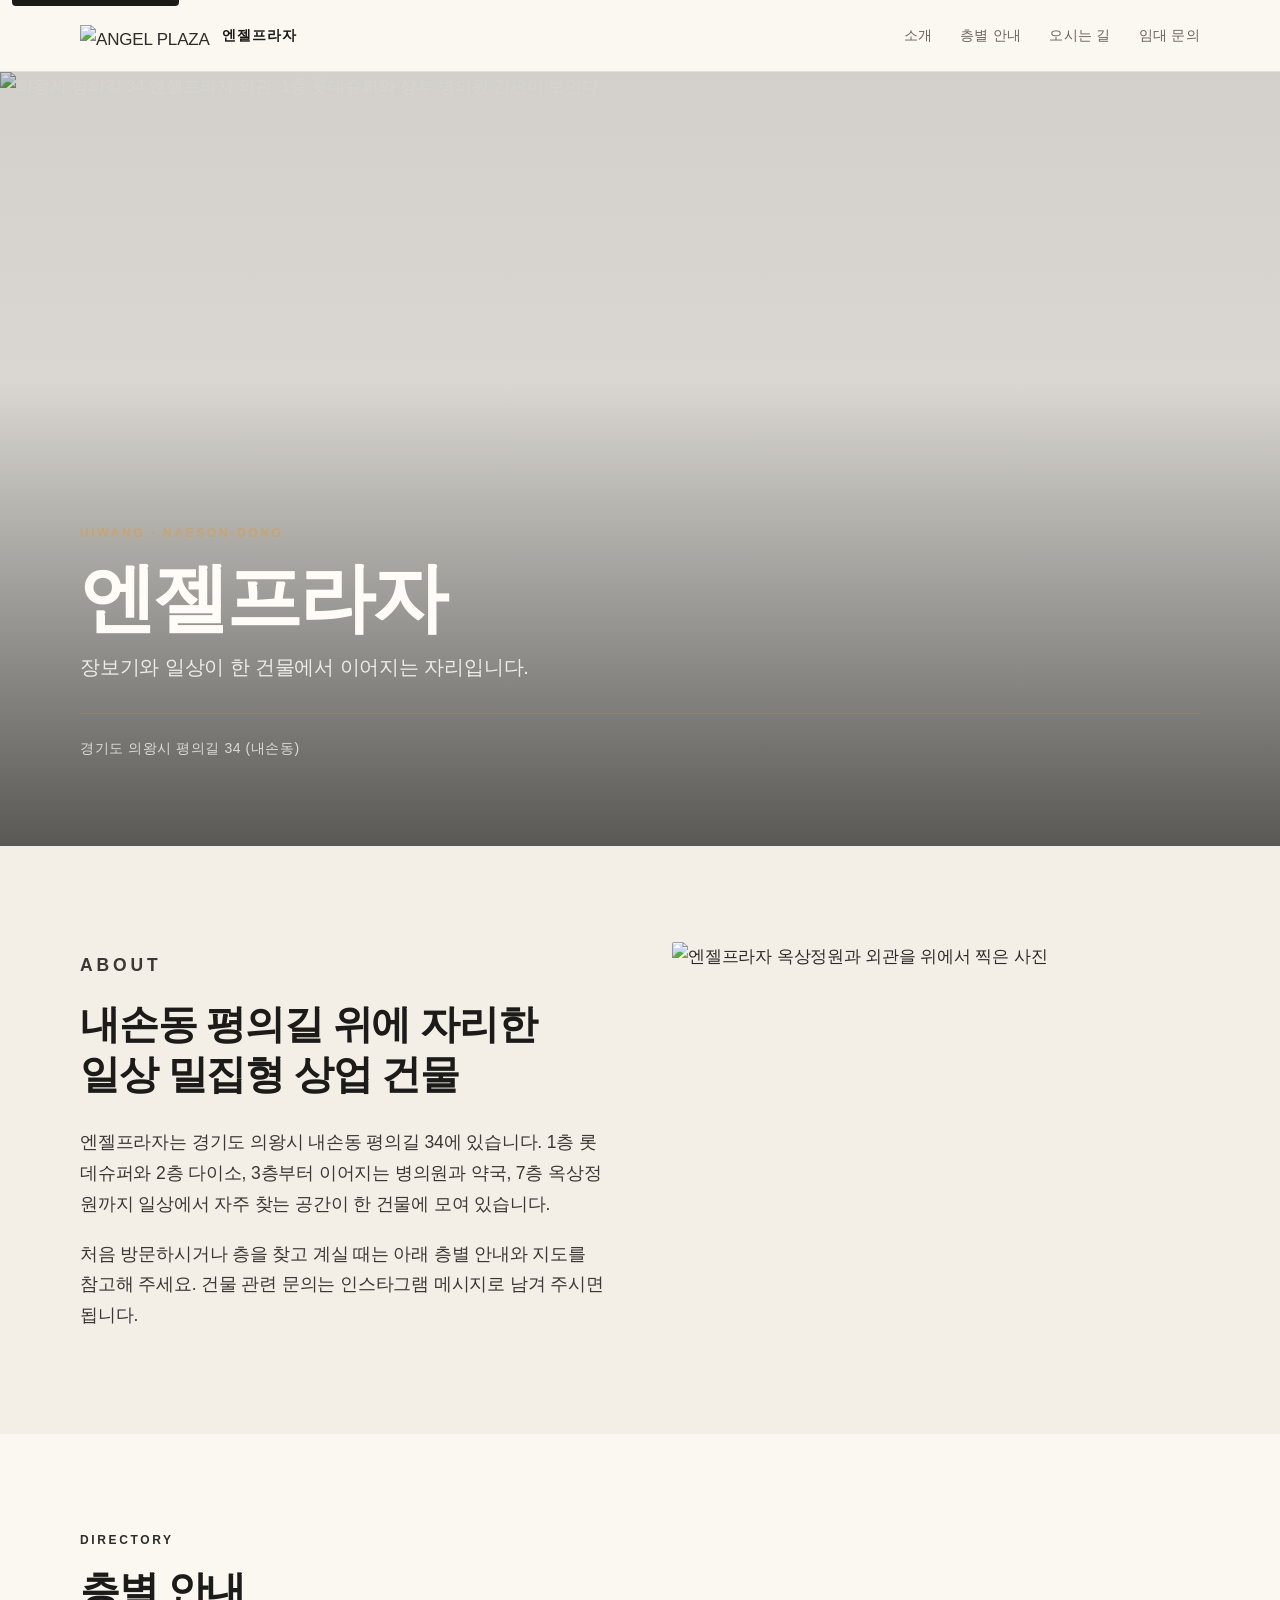
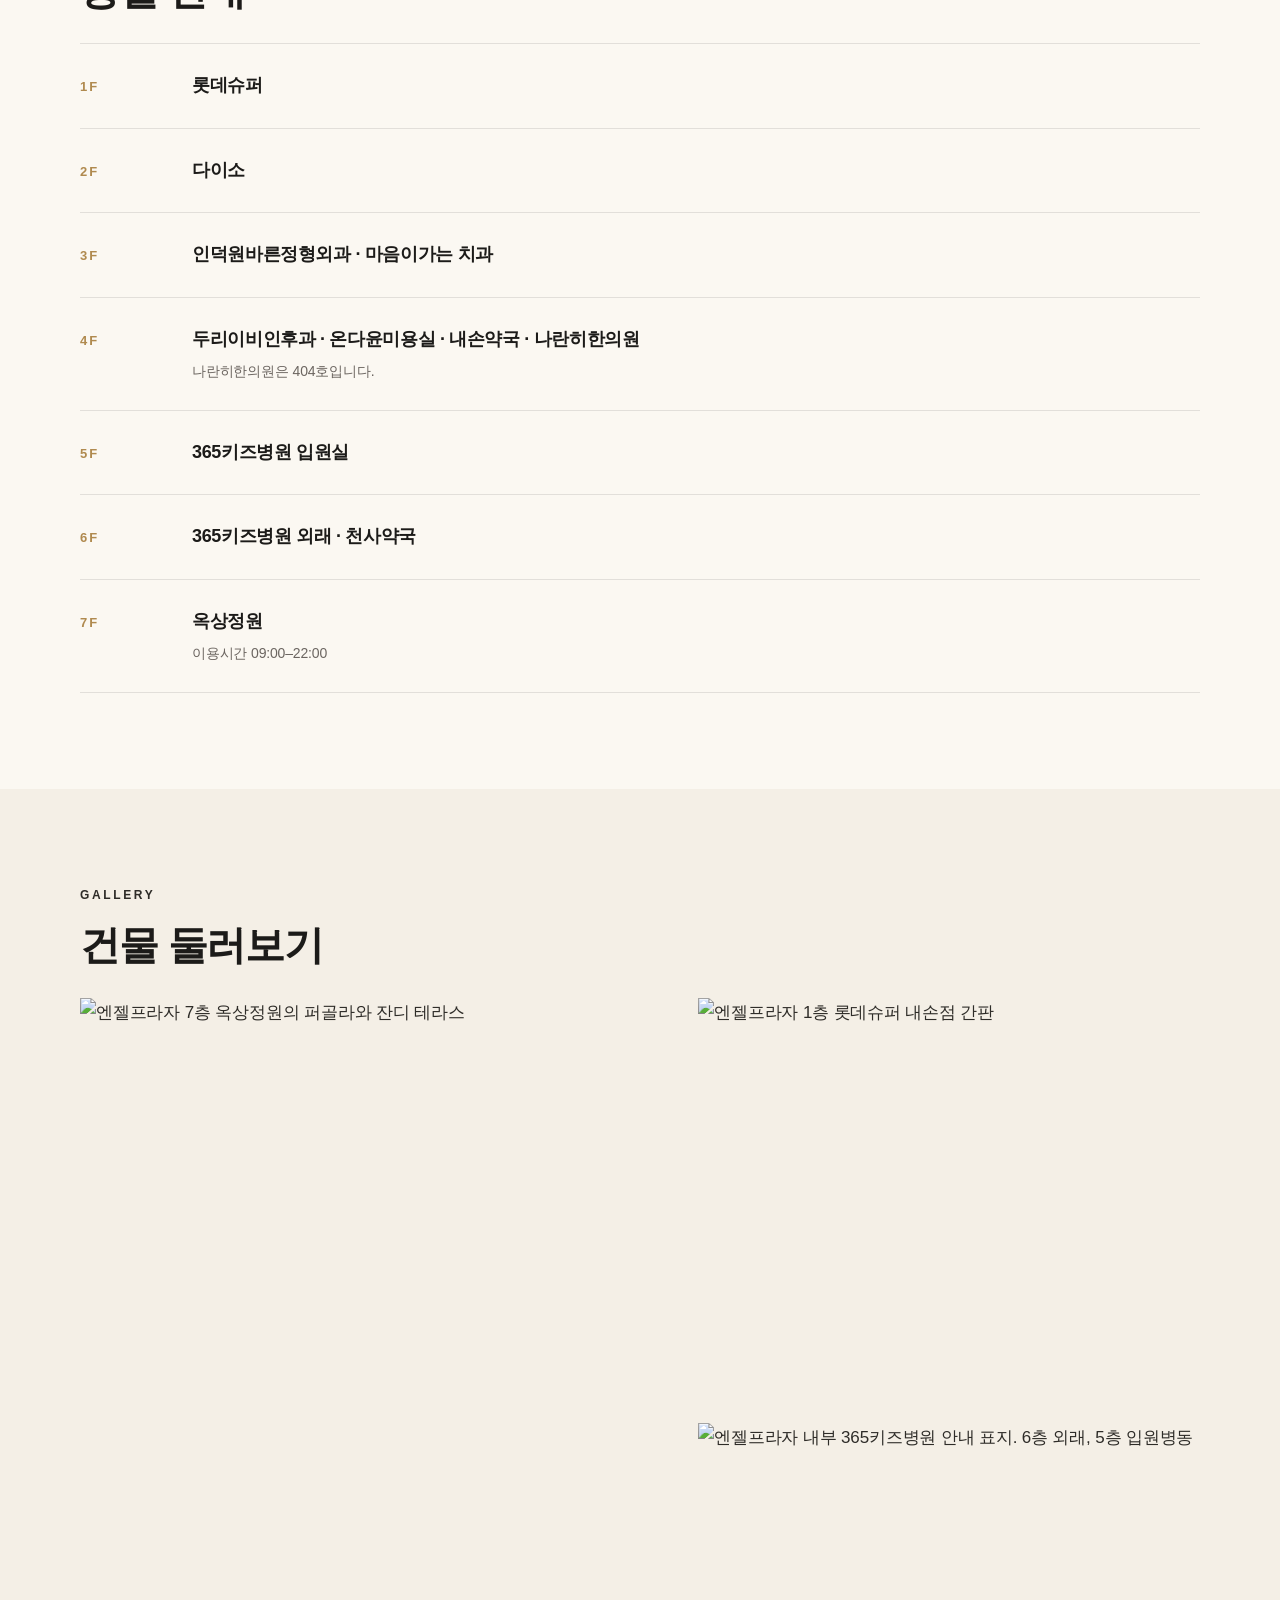
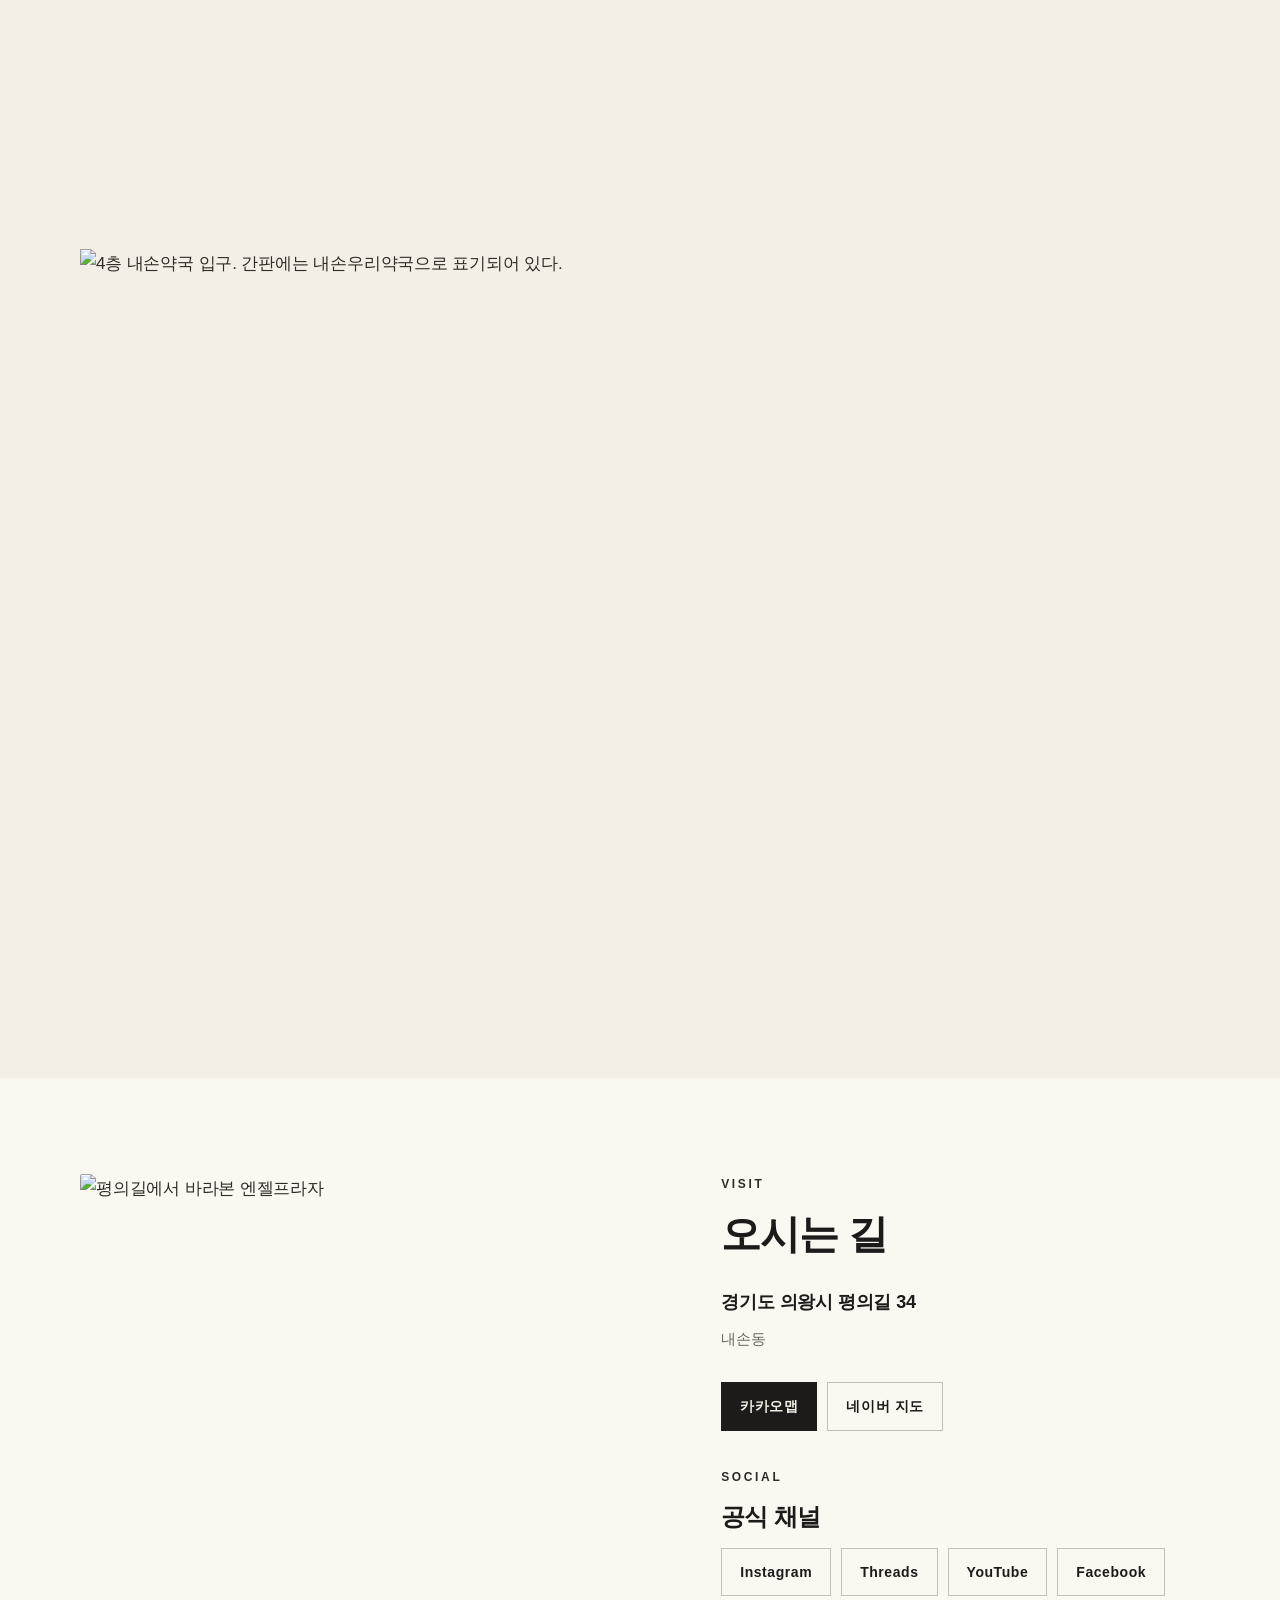
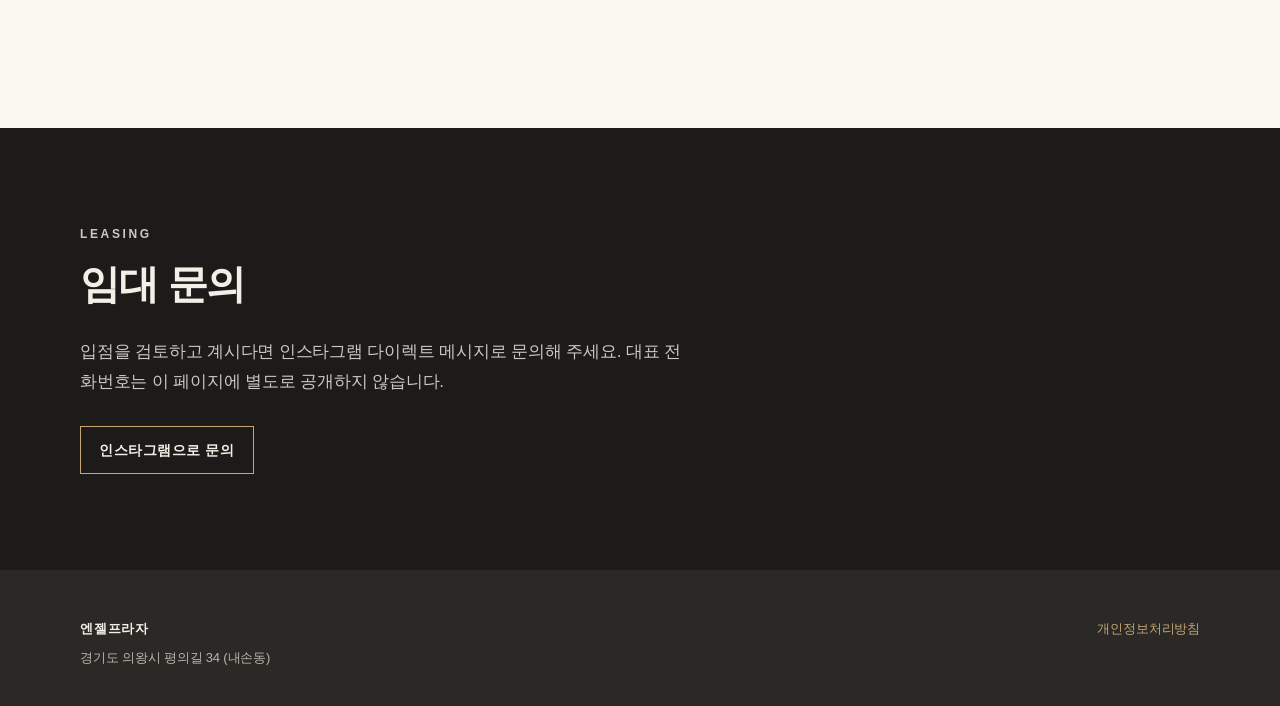
==== index.html @ 71ab34d6 "Add Angel Plaza site pages and styles" ====
<!DOCTYPE html>
<html lang="ko">
<head>
  <meta charset="utf-8">
  <meta name="viewport" content="width=device-width, initial-scale=1">
  <title>엔젤프라자 | 의왕시 평의길 34</title>
  <meta name="description" content="엔젤프라자는 경기도 의왕시 평의길 34(내손동)에 있는 상업 건물입니다. 1층 롯데슈퍼, 2층 다이소, 병의원과 약국, 7층 옥상정원을 안내합니다.">
  <meta name="theme-color" content="#1c1b19">
  <link rel="canonical" href="https://eyj0604.github.io/">
  <meta property="og:type" content="website">
  <meta property="og:locale" content="ko_KR">
  <meta property="og:title" content="엔젤프라자 | 의왕시 평의길 34">
  <meta property="og:description" content="경기도 의왕시 평의길 34. 롯데슈퍼, 다이소, 병의원과 약국, 옥상정원이 한 건물에 있습니다.">
  <meta property="og:url" content="https://eyj0604.github.io/">
  <meta property="og:image" content="https://eyj0604.github.io/images/og.jpg">
  <meta name="twitter:card" content="summary_large_image">
  <link rel="icon" href="images/favicon.png" type="image/png">
  <link rel="apple-touch-icon" href="images/apple-touch-icon.png">
  <link rel="stylesheet" href="styles.css">
</head>
<body>
  <a class="skip" href="#content">본문으로 건너뛰기</a>

  <header class="site-header">
    <div class="header-inner">
      <a class="brand" href="#top">
        <img src="images/logo.png" alt="ANGEL PLAZA">
        <span class="brand-ko">엔젤프라자</span>
      </a>
      <button class="menu-btn" type="button" aria-label="메뉴 열기" aria-expanded="false" aria-controls="site-nav">
        <span></span><span></span><span></span>
      </button>
      <nav class="nav" id="site-nav">
        <a href="#about">소개</a>
        <a href="#floors">층별 안내</a>
        <a href="#visit">오시는 길</a>
        <a href="#lease">임대 문의</a>
      </nav>
    </div>
  </header>

  <main id="content">
    <section class="hero" id="top">
      <div class="hero-media">
        <img src="images/hero.jpg" alt="의왕시 평의길 34 엔젤프라자 외관. 1층 롯데슈퍼와 상부 병의원 간판이 보인다." width="1920" height="992">
      </div>
      <div class="hero-inner">
        <p class="eyebrow">Uiwang · Naeson-dong</p>
        <h1>엔젤프라자</h1>
        <p class="lead">장보기와 일상이 한 건물에서 이어지는 자리입니다.</p>
        <p class="hero-addr">경기도 의왕시 평의길 34 (내손동)</p>
      </div>
    </section>

    <section class="section intro" id="about">
      <div class="section-inner intro-grid">
        <div class="intro-copy">
          <p class="section-label">About</p>
          <h2>내손동 평의길 위에 자리한<br>일상 밀집형 상업 건물</h2>
          <p>엔젤프라자는 경기도 의왕시 내손동 평의길 34에 있습니다. 1층 롯데슈퍼와 2층 다이소, 3층부터 이어지는 병의원과 약국, 7층 옥상정원까지 일상에서 자주 찾는 공간이 한 건물에 모여 있습니다.</p>
          <p>처음 방문하시거나 층을 찾고 계실 때는 아래 층별 안내와 지도를 참고해 주세요. 건물 관련 문의는 인스타그램 메시지로 남겨 주시면 됩니다.</p>
        </div>
        <div class="intro-photo">
          <img src="images/aerial.jpg" alt="엔젤프라자 옥상정원과 외관을 위에서 찍은 사진" width="1600" height="1200">
        </div>
      </div>
    </section>

    <section class="section floors" id="floors">
      <div class="section-inner">
        <p class="section-label">Directory</p>
        <h2>층별 안내</h2>
        <ol class="floor-list">
          <li class="floor-item">
            <span class="floor-no">1F</span>
            <div>
              <span class="floor-name">롯데슈퍼</span>
            </div>
          </li>
          <li class="floor-item">
            <span class="floor-no">2F</span>
            <div>
              <span class="floor-name">다이소</span>
            </div>
          </li>
          <li class="floor-item">
            <span class="floor-no">3F</span>
            <div>
              <span class="floor-name">인덕원바른정형외과 · 마음이가는 치과</span>
            </div>
          </li>
          <li class="floor-item">
            <span class="floor-no">4F</span>
            <div>
              <span class="floor-name">두리이비인후과 · 온다윤미용실 · 내손약국 · 나란히한의원</span>
              <span class="floor-note">나란히한의원은 404호입니다.</span>
            </div>
          </li>
          <li class="floor-item">
            <span class="floor-no">5F</span>
            <div>
              <span class="floor-name">365키즈병원 입원실</span>
            </div>
          </li>
          <li class="floor-item">
            <span class="floor-no">6F</span>
            <div>
              <span class="floor-name">365키즈병원 외래 · 천사약국</span>
            </div>
          </li>
          <li class="floor-item">
            <span class="floor-no">7F</span>
            <div>
              <span class="floor-name">옥상정원</span>
              <span class="floor-note">이용시간 09:00–22:00</span>
            </div>
          </li>
        </ol>
      </div>
    </section>

    <section class="section gallery" id="gallery" aria-label="건물 사진">
      <div class="section-inner">
        <p class="section-label">Gallery</p>
        <h2>건물 둘러보기</h2>
        <div class="gallery-grid">
          <figure class="tile-tall">
            <img src="images/rooftop.jpg" alt="엔젤프라자 7층 옥상정원의 퍼골라와 잔디 테라스" width="1600" height="1200">
            <figcaption>7층 옥상정원</figcaption>
          </figure>
          <figure class="tile">
            <img src="images/lotte.jpg" alt="엔젤프라자 1층 롯데슈퍼 내손점 간판" width="1400" height="875">
            <figcaption>1층 롯데슈퍼</figcaption>
          </figure>
          <figure class="tile">
            <img src="images/hospital.jpg" alt="엔젤프라자 내부 365키즈병원 안내 표지. 6층 외래, 5층 입원병동" width="1400" height="872">
            <figcaption>365키즈병원 안내</figcaption>
          </figure>
          <figure class="tile" style="grid-column: 1 / -1;">
            <img src="images/pharmacy.jpg" alt="4층 내손약국 입구. 간판에는 내손우리약국으로 표기되어 있다." width="1400" height="693">
            <figcaption>4층 내손약국</figcaption>
          </figure>
        </div>
      </div>
    </section>

    <section class="section visit" id="visit">
      <div class="section-inner visit-grid">
        <div class="visit-photo">
          <img src="images/street.jpg" alt="평의길에서 바라본 엔젤프라자" width="1600" height="925">
        </div>
        <div>
          <p class="section-label">Visit</p>
          <h2>오시는 길</h2>
          <p class="addr-block">
            <strong>경기도 의왕시 평의길 34</strong>
            <span>내손동</span>
          </p>
          <div class="map-links">
            <a class="btn" href="https://map.kakao.com/link/search/경기도 의왕시 평의길 34" target="_blank" rel="noopener noreferrer">카카오맵</a>
            <a class="btn ghost" href="https://map.naver.com/p/search/경기도 의왕시 평의길 34" target="_blank" rel="noopener noreferrer">네이버 지도</a>
          </div>
          <p class="section-label">Social</p>
          <h2 style="font-size: 24px; margin-bottom: 16px;">공식 채널</h2>
          <div class="sns-links">
            <a class="btn ghost" href="https://www.instagram.com/angelplaza_uiwang/" target="_blank" rel="noopener noreferrer">Instagram</a>
            <a class="btn ghost" href="https://www.threads.com/@angelplaza_uiwang" target="_blank" rel="noopener noreferrer">Threads</a>
            <a class="btn ghost" href="https://www.youtube.com/@angelplaza_uiwang" target="_blank" rel="noopener noreferrer">YouTube</a>
            <a class="btn ghost" href="https://www.facebook.com/profile.php?id=61594143695145" target="_blank" rel="noopener noreferrer">Facebook</a>
          </div>
        </div>
      </div>
    </section>

    <section class="section lease" id="lease">
      <div class="section-inner">
        <p class="section-label">Leasing</p>
        <h2>임대 문의</h2>
        <p>입점을 검토하고 계시다면 인스타그램 다이렉트 메시지로 문의해 주세요. 대표 전화번호는 이 페이지에 별도로 공개하지 않습니다.</p>
        <a class="btn" href="https://www.instagram.com/angelplaza_uiwang/" target="_blank" rel="noopener noreferrer">인스타그램으로 문의</a>
      </div>
    </section>
  </main>

  <footer class="site-footer">
    <div class="footer-inner">
      <div>
        <div class="footer-brand">엔젤프라자</div>
        <div>경기도 의왕시 평의길 34 (내손동)</div>
      </div>
      <div>
        <a href="privacy.html">개인정보처리방침</a>
      </div>
    </div>
  </footer>

  <script src="script.js"></script>
</body>
</html>
---- styles.css ----
:root {
  --ivory: #f4efe6;
  --ivory-deep: #e8e0d2;
  --paper: #fbf8f2;
  --charcoal: #1c1b19;
  --charcoal-2: #2a2926;
  --ink: #2e2c28;
  --muted: #6b6560;
  --line: rgba(46, 44, 40, 0.12);
  --gold: #b08a4f;
  --gold-soft: #c4a574;
  --gold-dim: rgba(176, 138, 79, 0.35);
  --white: #fffcf7;
  --max: 1120px;
  --header-h: 72px;
  --ease: cubic-bezier(0.22, 1, 0.36, 1);
}

*,
*::before,
*::after { box-sizing: border-box; }

html {
  scroll-behavior: smooth;
  scroll-padding-top: calc(var(--header-h) + 12px);
}

body {
  margin: 0;
  color: var(--ink);
  background: var(--paper);
  font-family: "Apple SD Gothic Neo", "Noto Sans KR", "Malgun Gothic", Pretendard, "Segoe UI", sans-serif;
  font-size: 17px;
  line-height: 1.75;
  letter-spacing: -0.01em;
  -webkit-font-smoothing: antialiased;
  text-rendering: optimizeLegibility;
}

img { max-width: 100%; height: auto; display: block; }
a { color: inherit; }

.skip {
  position: absolute;
  left: 12px;
  top: -40px;
  z-index: 1000;
  background: var(--charcoal);
  color: var(--ivory);
  padding: 8px 14px;
  border-radius: 4px;
}
.skip:focus { top: 12px; }

/* Header */
.site-header {
  position: sticky;
  top: 0;
  z-index: 50;
  height: var(--header-h);
  display: flex;
  align-items: center;
  background: rgba(251, 248, 242, 0.88);
  backdrop-filter: saturate(1.2) blur(14px);
  -webkit-backdrop-filter: saturate(1.2) blur(14px);
  border-bottom: 1px solid var(--line);
}

.header-inner {
  width: min(var(--max), calc(100% - 40px));
  margin: 0 auto;
  display: flex;
  align-items: center;
  justify-content: space-between;
  gap: 24px;
}

.brand {
  display: flex;
  align-items: center;
  gap: 12px;
  text-decoration: none;
}
.brand img {
  height: 22px;
  width: auto;
}
.brand-ko {
  font-size: 14px;
  font-weight: 600;
  letter-spacing: 0.08em;
  color: var(--charcoal);
}

.nav {
  display: flex;
  align-items: center;
  gap: 28px;
}
.nav a {
  text-decoration: none;
  font-size: 14px;
  font-weight: 500;
  color: var(--muted);
  letter-spacing: 0.02em;
  transition: color 0.2s var(--ease);
}
.nav a:hover,
.nav a:focus-visible { color: var(--charcoal); }

.menu-btn {
  display: none;
  border: 0;
  background: transparent;
  padding: 8px;
  cursor: pointer;
}
.menu-btn span {
  display: block;
  width: 20px;
  height: 1.5px;
  background: var(--charcoal);
  margin: 5px 0;
}

/* Hero */
.hero {
  position: relative;
  min-height: min(86vh, 860px);
  color: var(--white);
  display: flex;
  align-items: flex-end;
  isolation: isolate;
}
.hero-media {
  position: absolute;
  inset: 0;
  z-index: -2;
}
.hero-media img {
  width: 100%;
  height: 100%;
  object-fit: cover;
  object-position: 50% 55%;
}
.hero-media::after {
  content: "";
  position: absolute;
  inset: 0;
  background:
    linear-gradient(180deg, rgba(28, 27, 25, 0.18) 0%, rgba(28, 27, 25, 0.15) 40%, rgba(28, 27, 25, 0.72) 100%);
}
.hero-inner {
  width: min(var(--max), calc(100% - 40px));
  margin: 0 auto;
  padding: 0 0 72px;
}
.eyebrow {
  display: inline-block;
  font-size: 12px;
  letter-spacing: 0.22em;
  text-transform: uppercase;
  color: var(--gold-soft);
  margin-bottom: 14px;
  font-weight: 600;
}
.hero h1 {
  margin: 0 0 12px;
  font-size: clamp(42px, 7vw, 76px);
  font-weight: 600;
  letter-spacing: -0.04em;
  line-height: 1.05;
}
.hero .lead {
  margin: 0;
  font-size: clamp(16px, 2vw, 20px);
  font-weight: 400;
  color: rgba(255, 252, 247, 0.86);
  max-width: 28em;
}
.hero-addr {
  margin-top: 28px;
  padding-top: 22px;
  border-top: 1px solid var(--gold-dim);
  font-size: 14px;
  letter-spacing: 0.04em;
  color: rgba(255, 252, 247, 0.75);
}

/* Sections */
.section {
  padding: 96px 0;
}
.section-inner {
  width: min(var(--max), calc(100% - 40px));
  margin: 0 auto;
}
.section-label {
  font-size: 12px;
  letter-spacing: 0.22em;
  text-transform: uppercase;
  color: var(--gold);
  font-weight: 600;
  margin: 0 0 14px;
}
.section h2 {
  margin: 0 0 28px;
  font-size: clamp(28px, 4vw, 40px);
  font-weight: 600;
  letter-spacing: -0.03em;
  line-height: 1.25;
  color: var(--charcoal);
}
.section p {
  color: var(--ink);
}

.intro {
  background: var(--ivory);
}
.intro-grid {
  display: grid;
  grid-template-columns: 1fr 1fr;
  gap: 64px;
  align-items: center;
}
.intro-copy p {
  margin: 0 0 1.1em;
  font-size: 17.5px;
  color: #3a3834;
}
.intro-copy p:last-child { margin-bottom: 0; }
.intro-photo {
  overflow: hidden;
  border-radius: 2px;
}
.intro-photo img {
  width: 100%;
  aspect-ratio: 4 / 3;
  object-fit: cover;
}

/* Floors */
.floors { background: var(--paper); }
.floor-list {
  list-style: none;
  margin: 0;
  padding: 0;
  border-top: 1px solid var(--line);
}
.floor-item {
  display: grid;
  grid-template-columns: 88px 1fr;
  gap: 24px;
  align-items: baseline;
  padding: 26px 0;
  border-bottom: 1px solid var(--line);
}
.floor-no {
  font-size: 13px;
  letter-spacing: 0.16em;
  color: var(--gold);
  font-weight: 600;
}
.floor-name {
  font-size: 18px;
  font-weight: 600;
  color: var(--charcoal);
  letter-spacing: -0.02em;
}
.floor-note {
  display: block;
  margin-top: 4px;
  font-size: 14px;
  font-weight: 400;
  color: var(--muted);
}

/* Gallery */
.gallery { background: var(--ivory); }
.gallery-grid {
  display: grid;
  grid-template-columns: 1.2fr 1fr;
  gap: 16px;
}
.gallery-grid figure {
  margin: 0;
  overflow: hidden;
}
.gallery-grid img {
  width: 100%;
  height: 100%;
  object-fit: cover;
}
.gallery-grid figcaption {
  margin-top: 10px;
  font-size: 13px;
  color: var(--muted);
  letter-spacing: 0.01em;
}
.tile-tall { grid-row: span 2; }
.tile-tall img { aspect-ratio: 3 / 4; min-height: 100%; }
.tile-wide img,
.gallery-grid .tile img { aspect-ratio: 16 / 10; }

/* Visit */
.visit { background: var(--paper); }
.visit-grid {
  display: grid;
  grid-template-columns: 1.1fr 0.9fr;
  gap: 56px;
  align-items: start;
}
.visit-photo img {
  width: 100%;
  aspect-ratio: 16 / 10;
  object-fit: cover;
  border-radius: 2px;
}
.addr-block {
  margin: 0 0 28px;
}
.addr-block strong {
  display: block;
  font-size: 18px;
  font-weight: 600;
  margin-bottom: 6px;
  color: var(--charcoal);
}
.addr-block span {
  color: var(--muted);
  font-size: 15px;
}
.map-links,
.sns-links {
  display: flex;
  flex-wrap: wrap;
  gap: 10px;
  margin: 0 0 36px;
}
.btn {
  display: inline-flex;
  align-items: center;
  justify-content: center;
  padding: 11px 18px;
  border: 1px solid var(--charcoal);
  background: var(--charcoal);
  color: var(--ivory);
  text-decoration: none;
  font-size: 14px;
  font-weight: 600;
  letter-spacing: 0.04em;
  transition: background 0.2s var(--ease), color 0.2s var(--ease), border-color 0.2s var(--ease);
}
.btn:hover,
.btn:focus-visible {
  background: #000;
}
.btn.ghost {
  background: transparent;
  color: var(--charcoal);
  border-color: rgba(46, 44, 40, 0.28);
}
.btn.ghost:hover,
.btn.ghost:focus-visible {
  border-color: var(--charcoal);
  background: transparent;
}

/* Lease */
.lease {
  background: var(--charcoal);
  color: var(--ivory);
}
.lease h2 { color: var(--ivory); }
.lease p { color: rgba(244, 239, 230, 0.82); max-width: 36em; }
.lease .btn {
  margin-top: 12px;
  background: transparent;
  border-color: var(--gold-soft);
  color: var(--ivory);
}
.lease .btn:hover,
.lease .btn:focus-visible {
  background: var(--gold);
  border-color: var(--gold);
  color: var(--charcoal);
}

/* Footer */
.site-footer {
  background: var(--charcoal-2);
  color: rgba(244, 239, 230, 0.7);
  padding: 48px 0 36px;
  font-size: 13px;
}
.footer-inner {
  width: min(var(--max), calc(100% - 40px));
  margin: 0 auto;
  display: flex;
  justify-content: space-between;
  gap: 24px;
  align-items: flex-start;
  flex-wrap: wrap;
}
.footer-brand {
  color: var(--ivory);
  font-weight: 600;
  letter-spacing: 0.06em;
  margin-bottom: 6px;
}
.site-footer a {
  color: var(--gold-soft);
  text-decoration: none;
}
.site-footer a:hover { text-decoration: underline; }

/* Privacy page */
.page-hero {
  background: var(--ivory);
  padding: 72px 0 40px;
  border-bottom: 1px solid var(--line);
}
.prose {
  width: min(720px, calc(100% - 40px));
  margin: 0 auto;
  padding: 64px 0 96px;
}
.prose h2 {
  font-size: 20px;
  margin: 2.2em 0 0.6em;
}
.prose p, .prose li {
  color: #3a3834;
  font-size: 16px;
}
.prose ul { padding-left: 1.2em; }

@media (max-width: 860px) {
  .intro-grid,
  .visit-grid,
  .gallery-grid {
    grid-template-columns: 1fr;
    gap: 28px;
  }
  .tile-tall { grid-row: auto; }
  .tile-tall img { aspect-ratio: 16 / 10; }
  .menu-btn { display: block; }
  .nav {
    display: none;
    position: absolute;
    top: var(--header-h);
    left: 0;
    right: 0;
    flex-direction: column;
    align-items: flex-start;
    gap: 0;
    background: var(--paper);
    border-bottom: 1px solid var(--line);
    padding: 8px 20px 16px;
  }
  .nav.open { display: flex; }
  .nav a { padding: 12px 0; width: 100%; }
  .hero { min-height: 72vh; }
  .section { padding: 72px 0; }
  .floor-item { grid-template-columns: 64px 1fr; gap: 12px; }
}
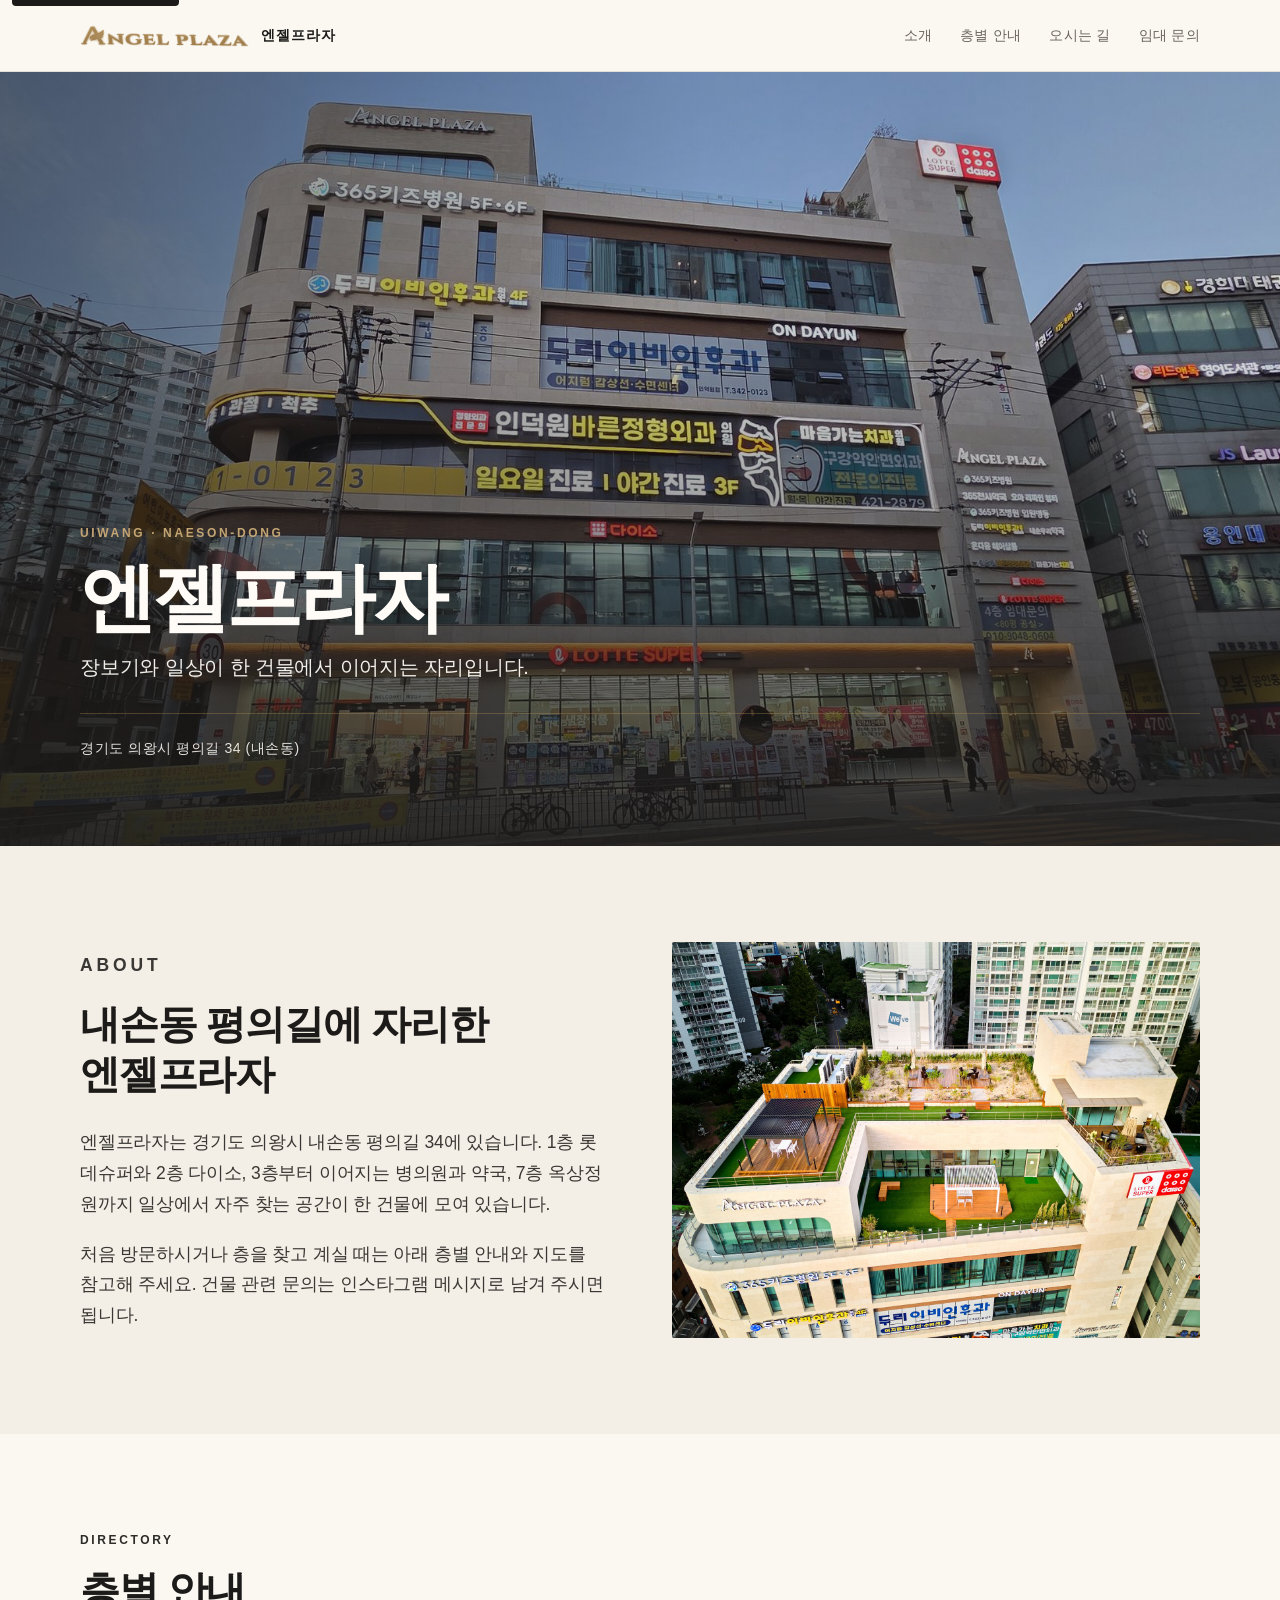
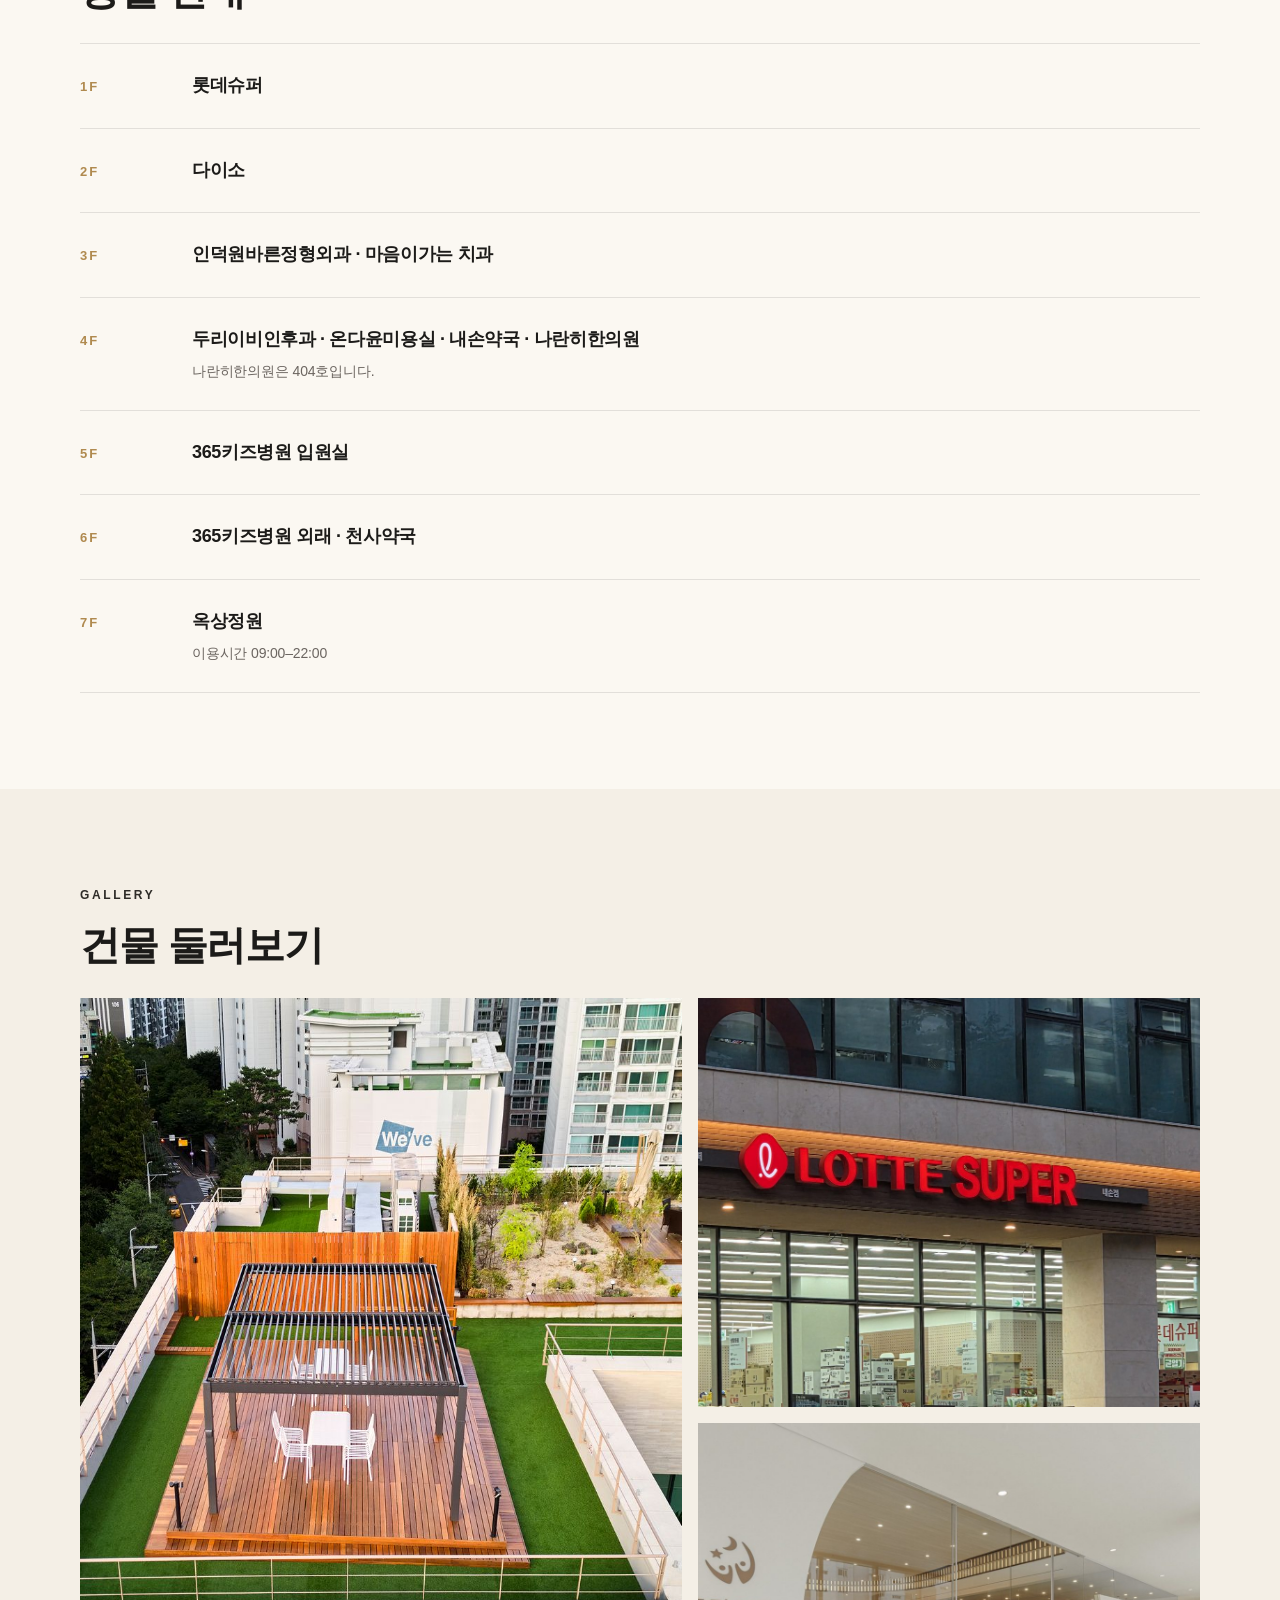
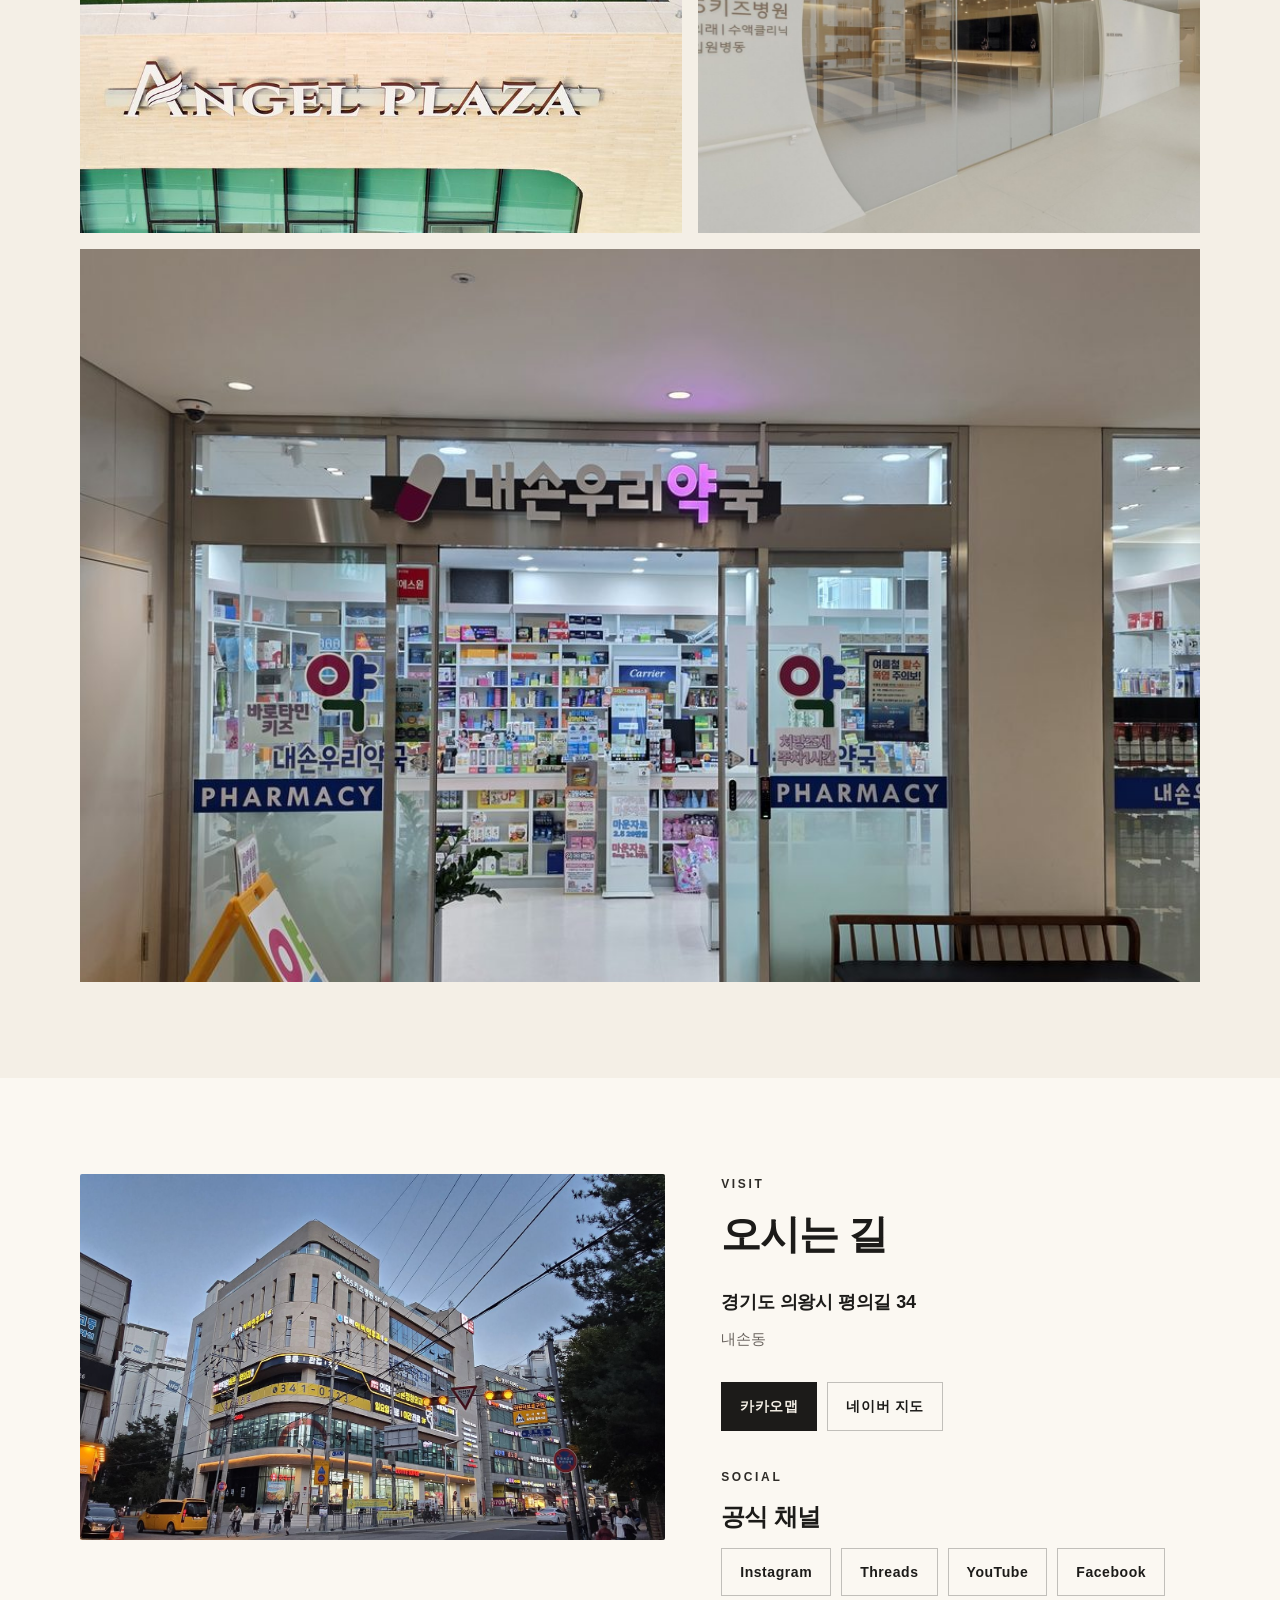
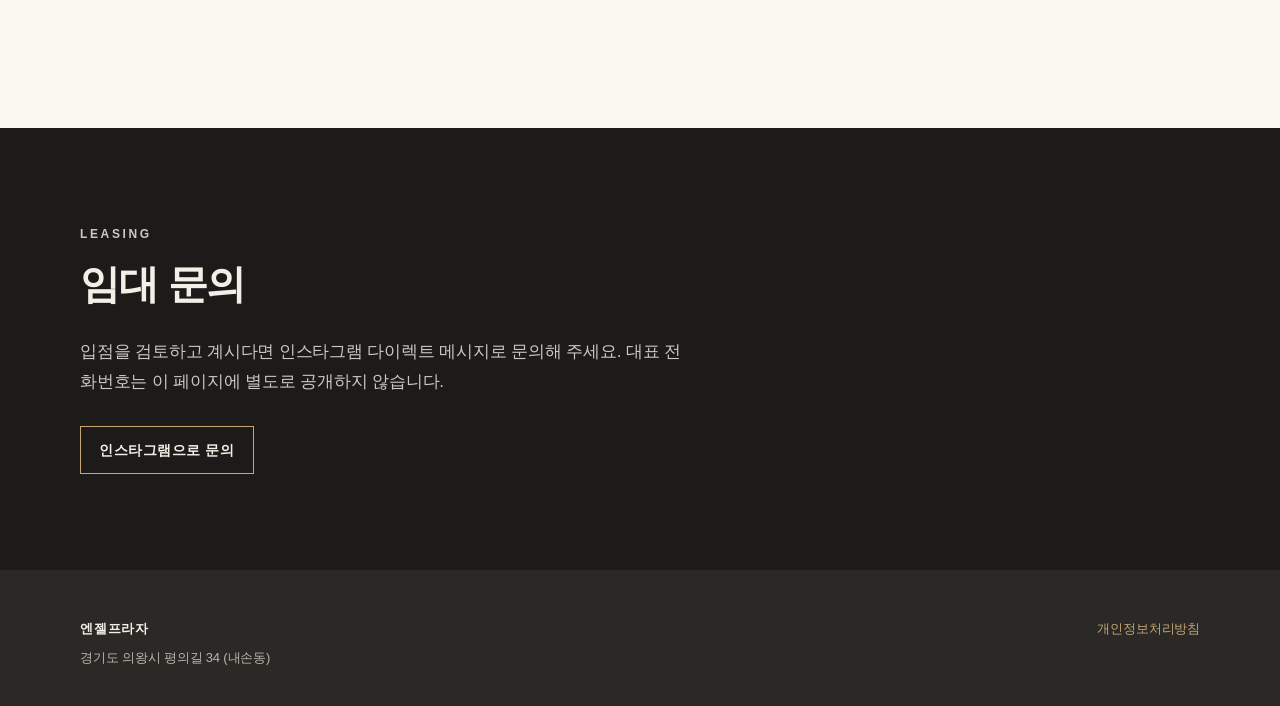
==== commit 26273af7: "Embed site photographs and improve hero contrast" ====
--- a/index.html
+++ b/index.html
@@ -14,8 +14,8 @@
   <meta property="og:url" content="https://eyj0604.github.io/">
   <meta property="og:image" content="https://eyj0604.github.io/images/og.jpg">
   <meta name="twitter:card" content="summary_large_image">
-  <link rel="icon" href="images/favicon.png" type="image/png">
-  <link rel="apple-touch-icon" href="images/apple-touch-icon.png">
+  <link rel="icon" href="[data-uri]" type="image/png">
+  <link rel="apple-touch-icon" href="[data-uri]">
   <link rel="stylesheet" href="styles.css">
 </head>
 <body>
@@ -24,7 +24,7 @@
   <header class="site-header">
     <div class="header-inner">
       <a class="brand" href="#top">
-        <img src="images/logo.png" alt="ANGEL PLAZA">
+        <img src="[data-uri]" alt="ANGEL PLAZA">
         <span class="brand-ko">엔젤프라자</span>
       </a>
       <button class="menu-btn" type="button" aria-label="메뉴 열기" aria-expanded="false" aria-controls="site-nav">
@@ -42,7 +42,7 @@
   <main id="content">
     <section class="hero" id="top">
       <div class="hero-media">
-        <img src="images/hero.jpg" alt="의왕시 평의길 34 엔젤프라자 외관. 1층 롯데슈퍼와 상부 병의원 간판이 보인다." width="1920" height="992">
+        <img src="[data-uri]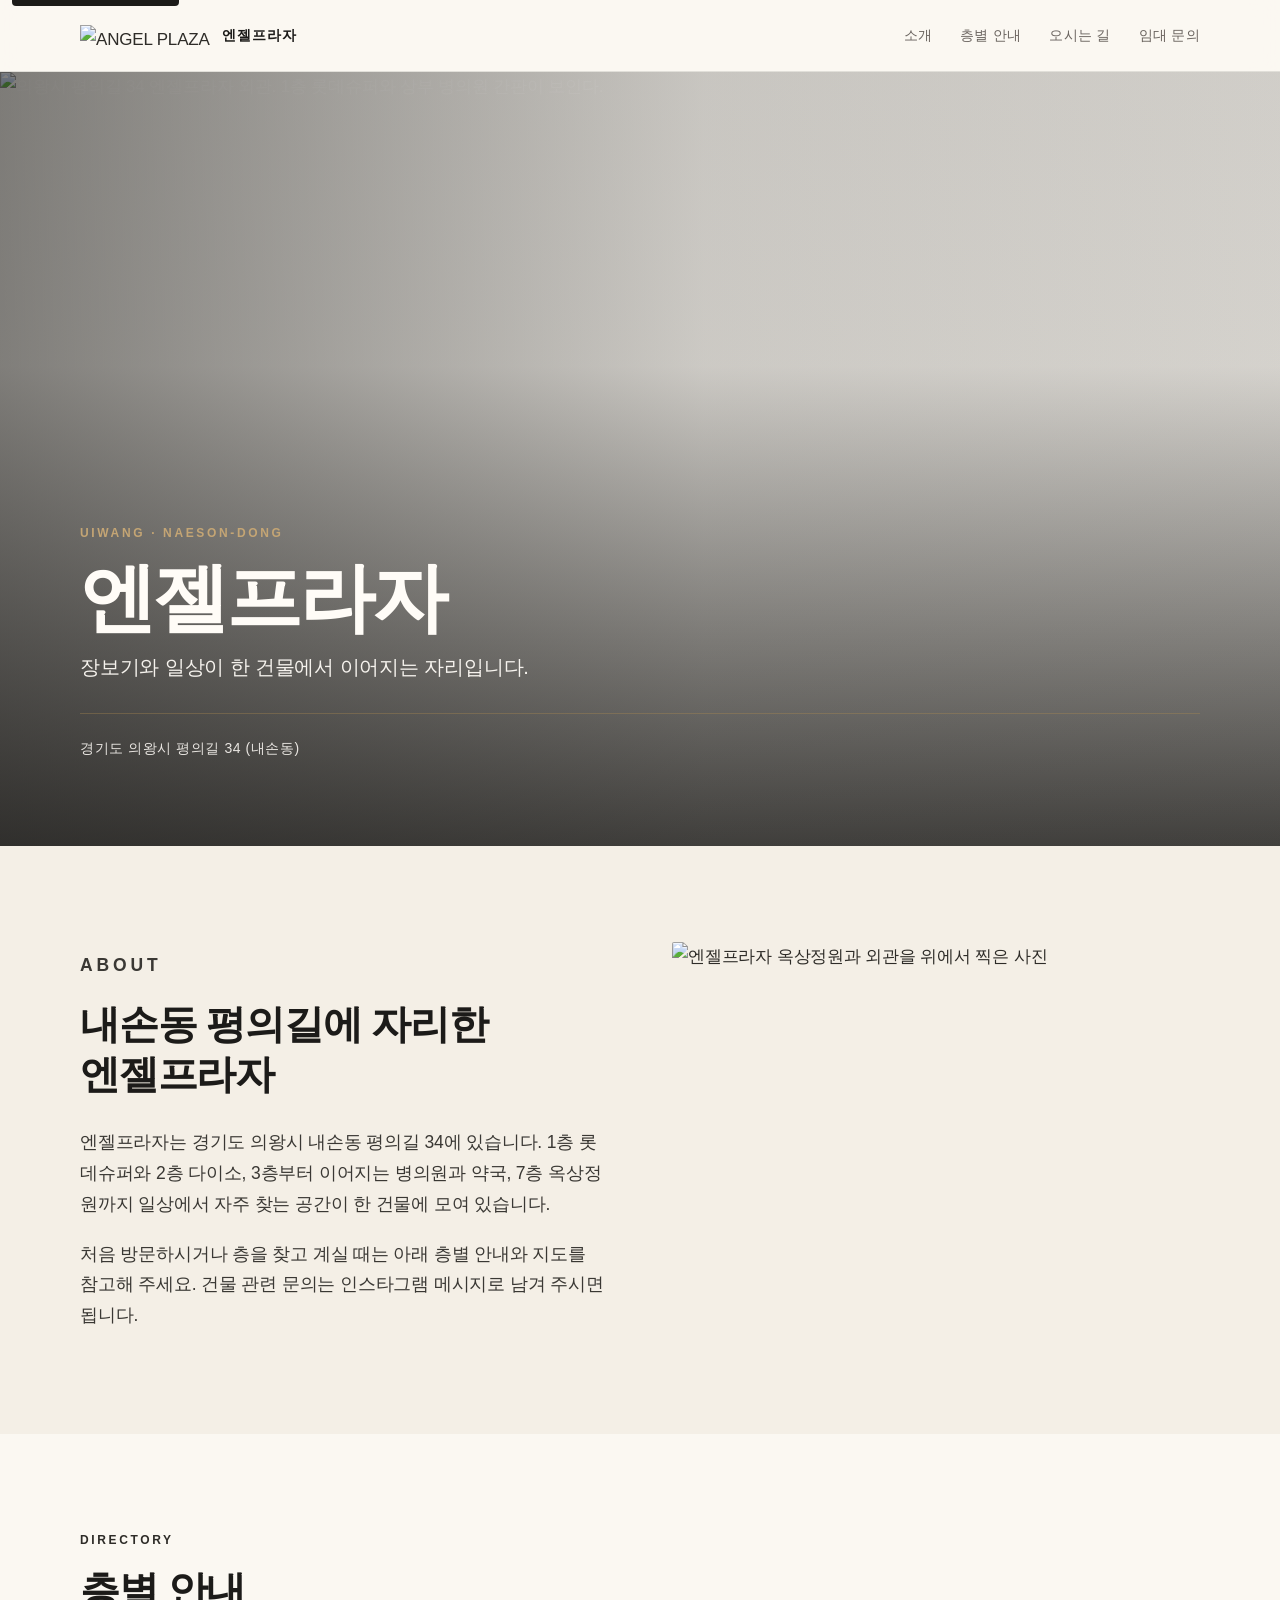
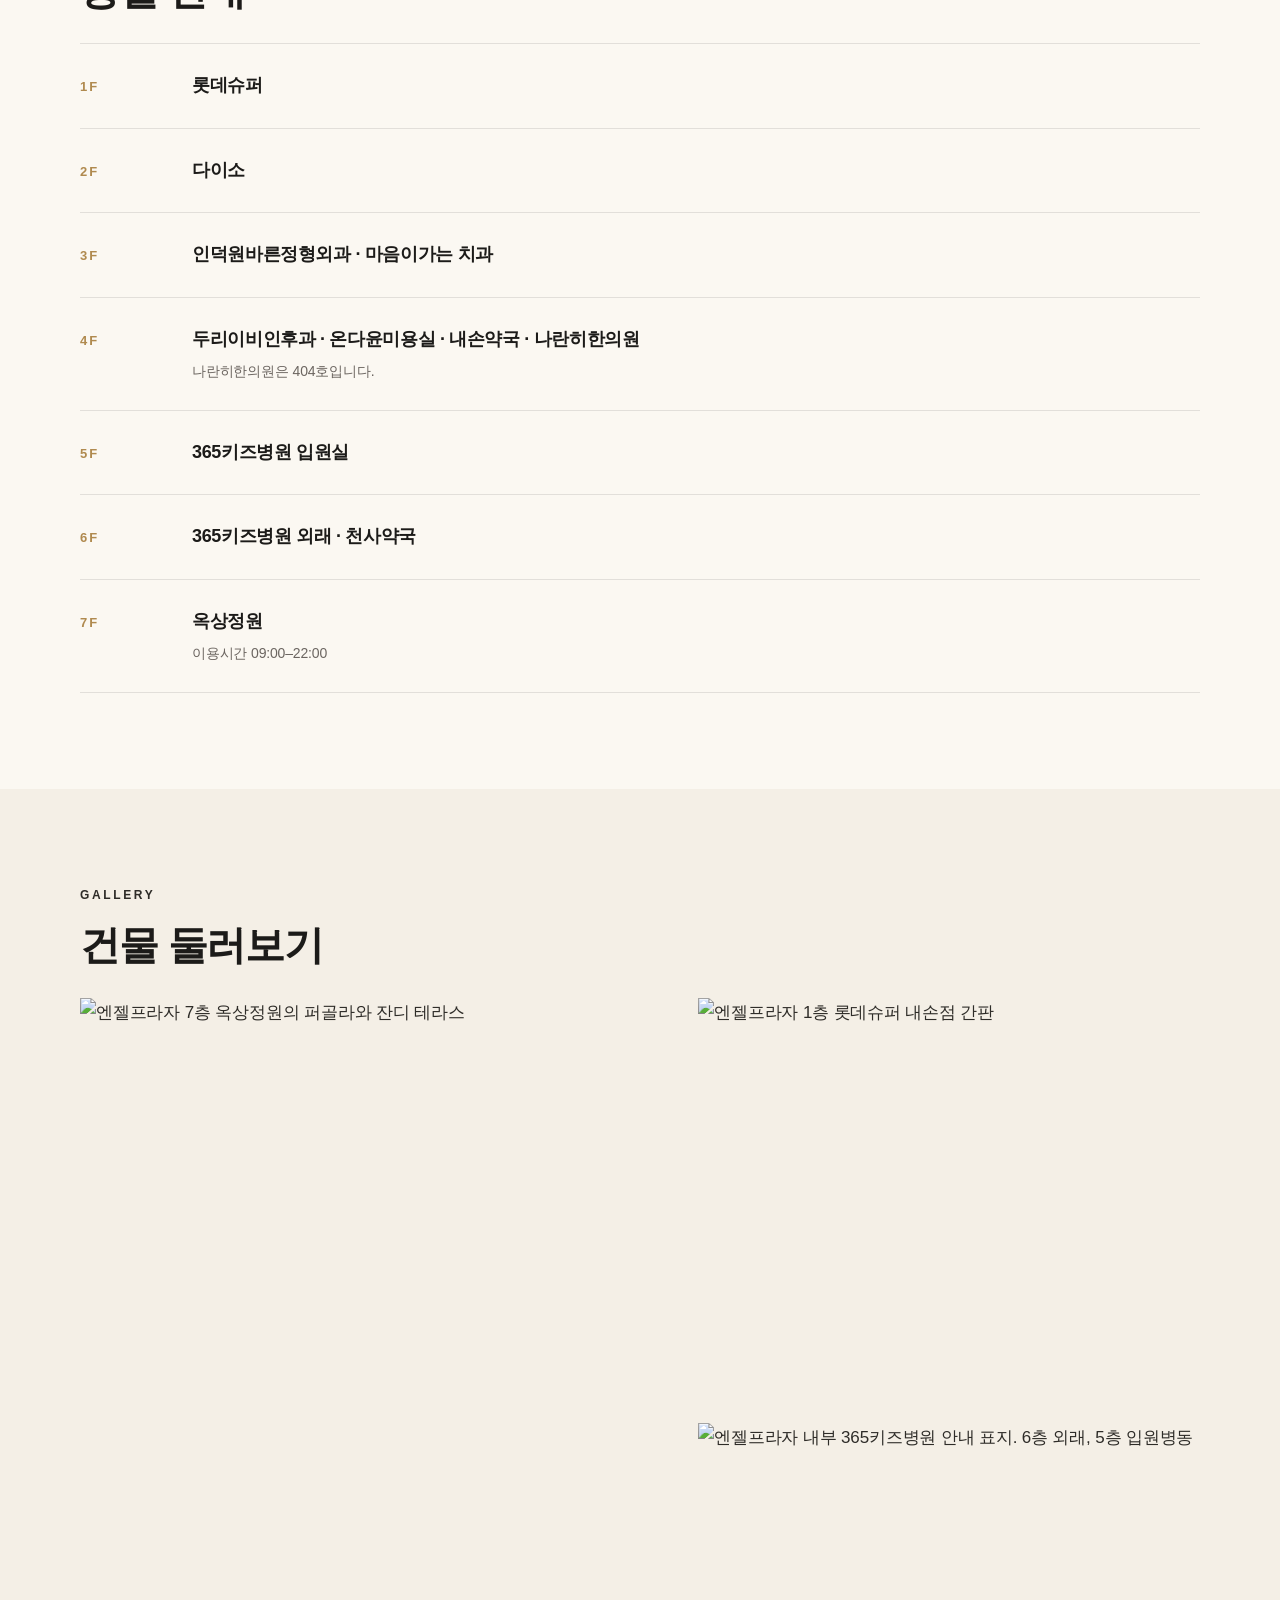
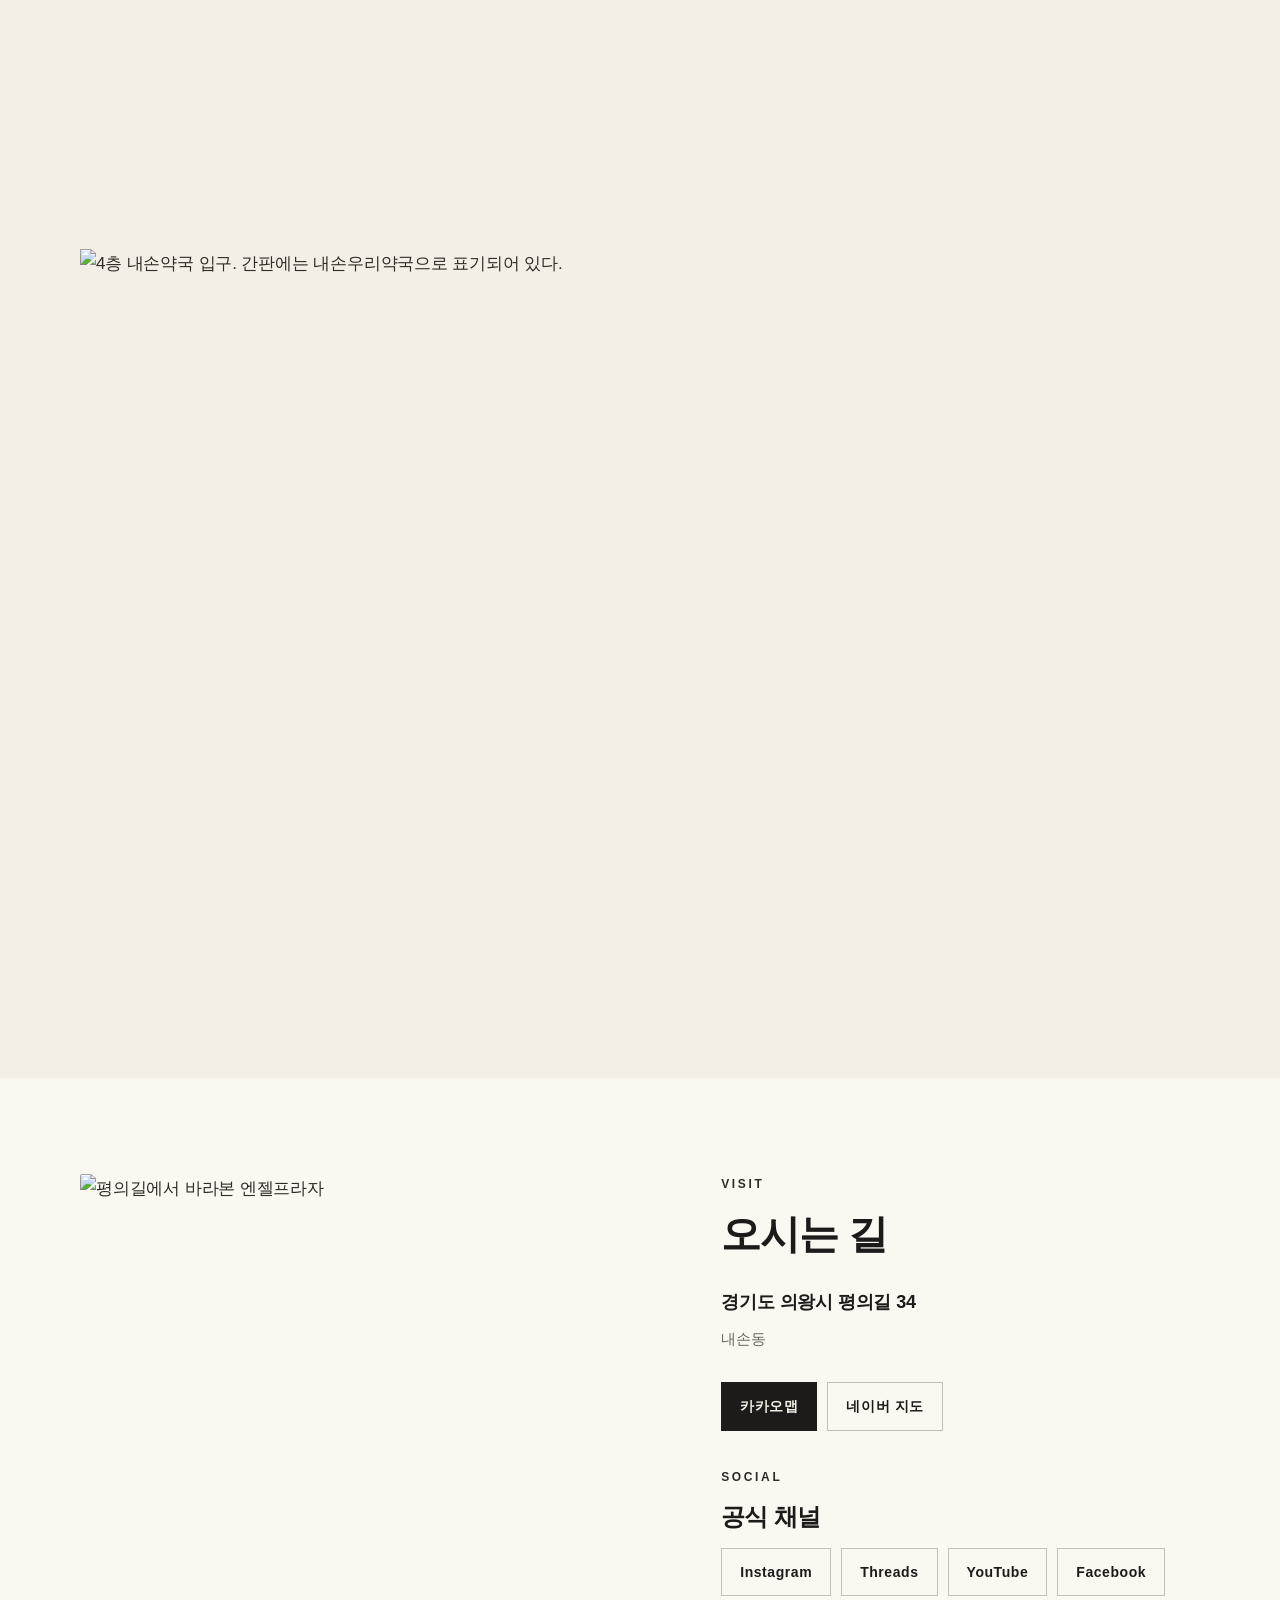
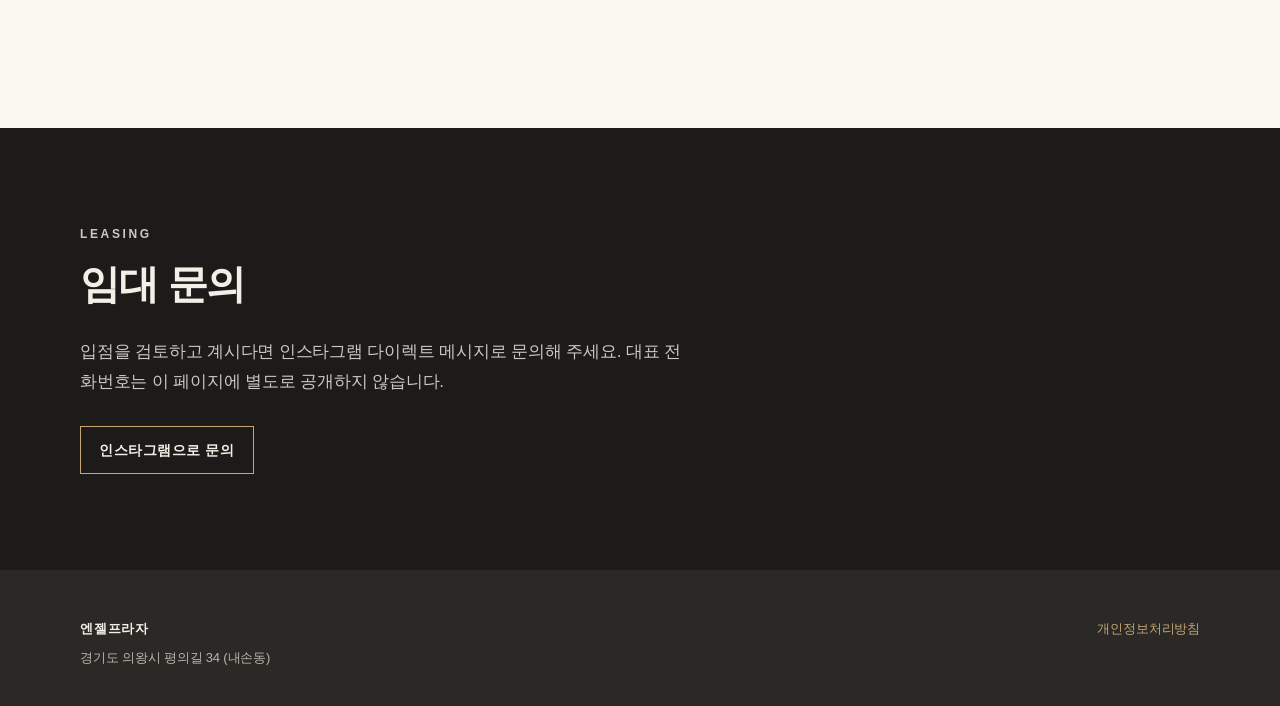
==== commit 94023484: "Switch site URLs to angelplaza-uiwang.github.io" ====
--- a/index.html
+++ b/index.html
@@ -6,16 +6,16 @@
   <title>엔젤프라자 | 의왕시 평의길 34</title>
   <meta name="description" content="엔젤프라자는 경기도 의왕시 평의길 34(내손동)에 있는 상업 건물입니다. 1층 롯데슈퍼, 2층 다이소, 병의원과 약국, 7층 옥상정원을 안내합니다.">
   <meta name="theme-color" content="#1c1b19">
-  <link rel="canonical" href="https://eyj0604.github.io/">
+  <link rel="canonical" href="https://angelplaza-uiwang.github.io/">
   <meta property="og:type" content="website">
   <meta property="og:locale" content="ko_KR">
   <meta property="og:title" content="엔젤프라자 | 의왕시 평의길 34">
   <meta property="og:description" content="경기도 의왕시 평의길 34. 롯데슈퍼, 다이소, 병의원과 약국, 옥상정원이 한 건물에 있습니다.">
-  <meta property="og:url" content="https://eyj0604.github.io/">
-  <meta property="og:image" content="https://eyj0604.github.io/images/og.jpg">
+  <meta property="og:url" content="https://angelplaza-uiwang.github.io/">
+  <meta property="og:image" content="https://angelplaza-uiwang.github.io/images/og.jpg">
   <meta name="twitter:card" content="summary_large_image">
-  <link rel="icon" href="[data-uri]" type="image/png">
-  <link rel="apple-touch-icon" href="[data-uri]">
+  <link rel="icon" href="images/favicon.png" type="image/png">
+  <link rel="apple-touch-icon" href="images/apple-touch-icon.png">
   <link rel="stylesheet" href="styles.css">
 </head>
 <body>
@@ -24,7 +24,7 @@
   <header class="site-header">
     <div class="header-inner">
       <a class="brand" href="#top">
-        <img src="[data-uri]" alt="ANGEL PLAZA">
+        <img src="images/logo.png" alt="ANGEL PLAZA">
         <span class="brand-ko">엔젤프라자</span>
       </a>
       <button class="menu-btn" type="button" aria-label="메뉴 열기" aria-expanded="false" aria-controls="site-nav">
@@ -42,7 +42,7 @@
   <main id="content">
     <section class="hero" id="top">
       <div class="hero-media">
-        <img src="[data-uri]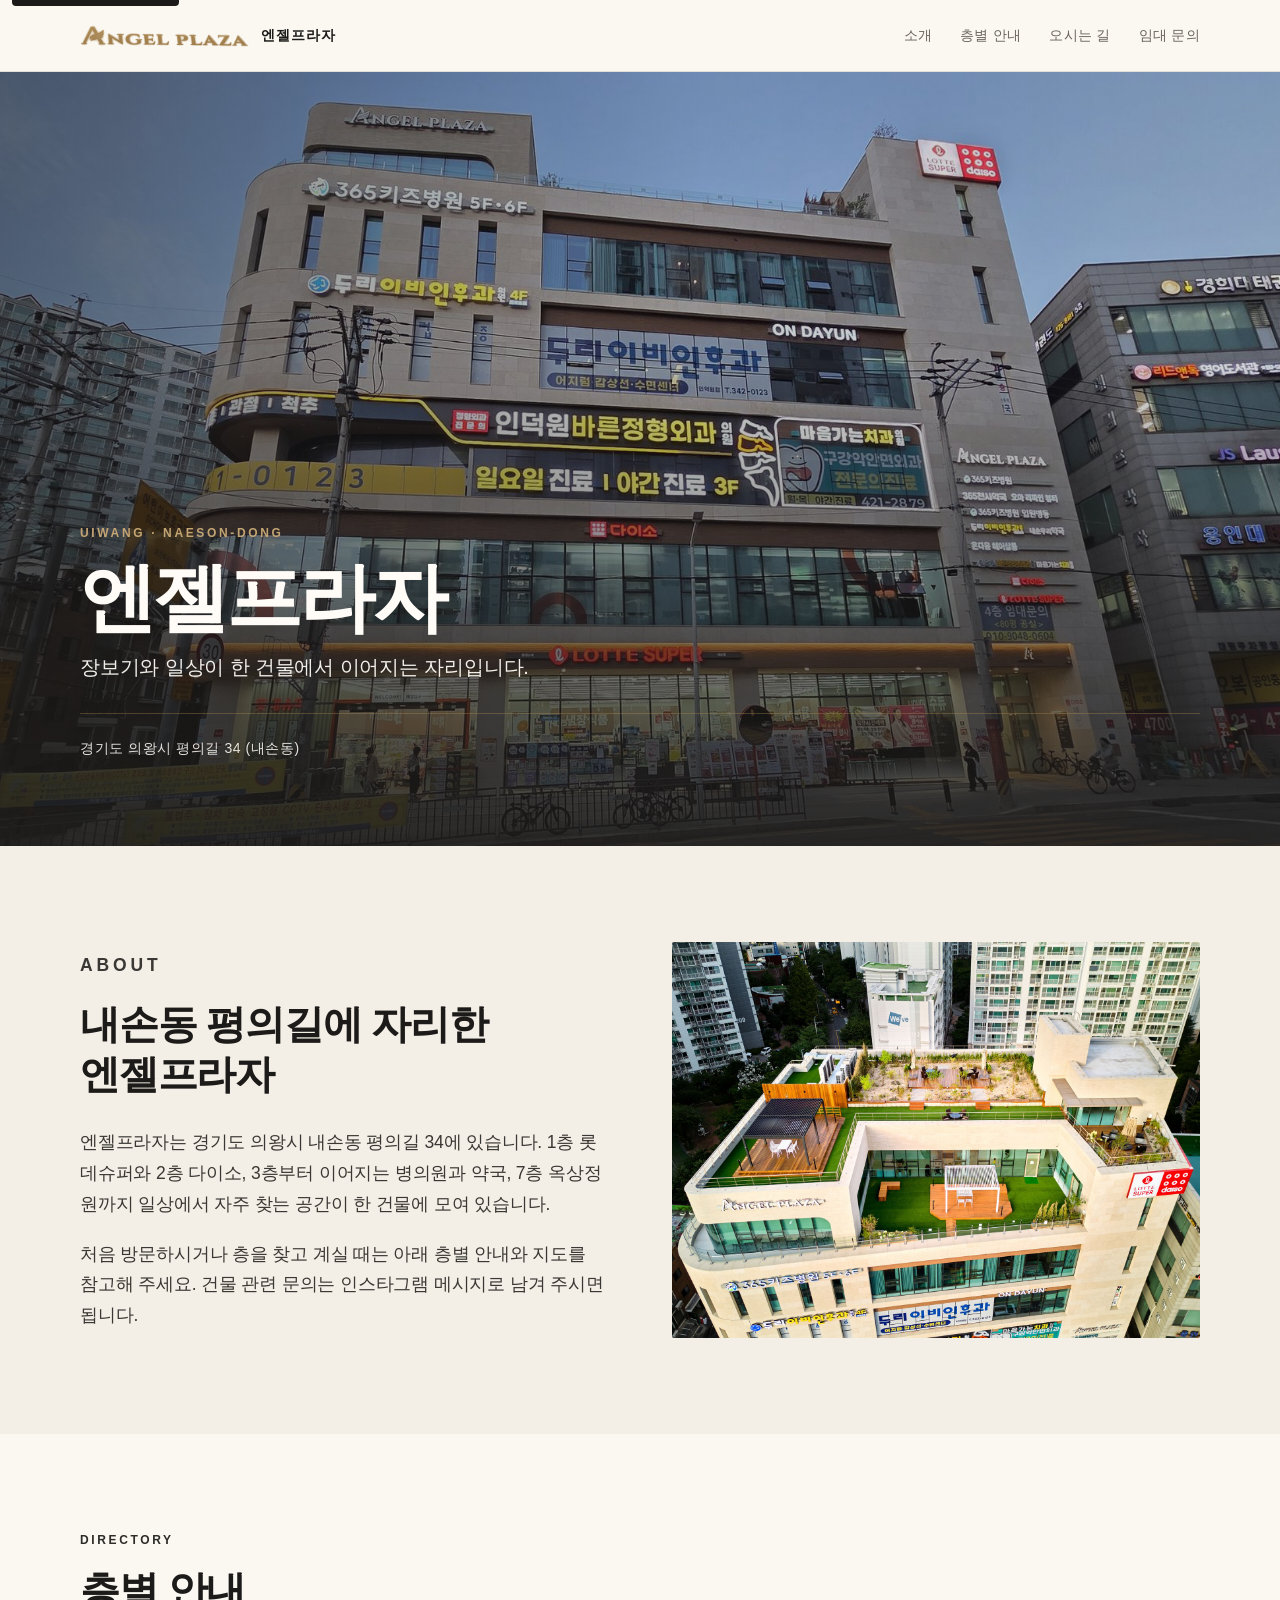
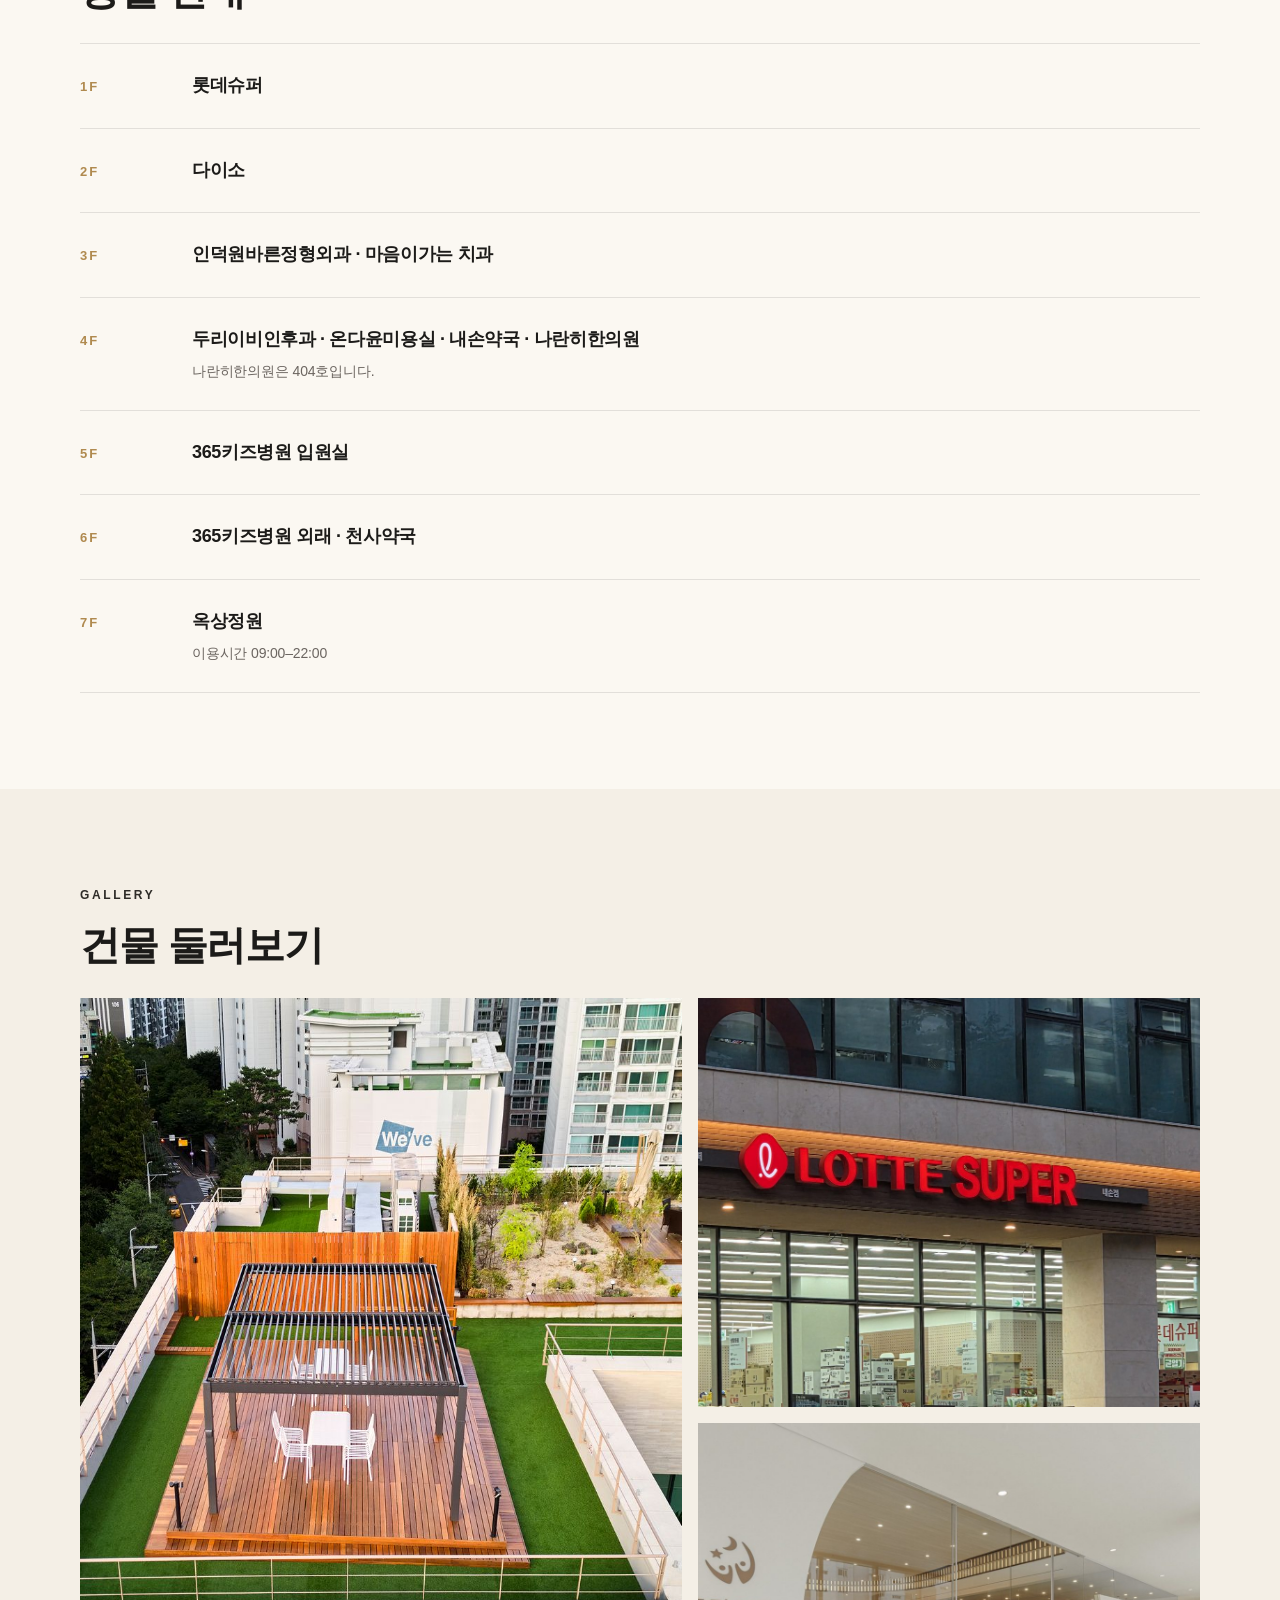
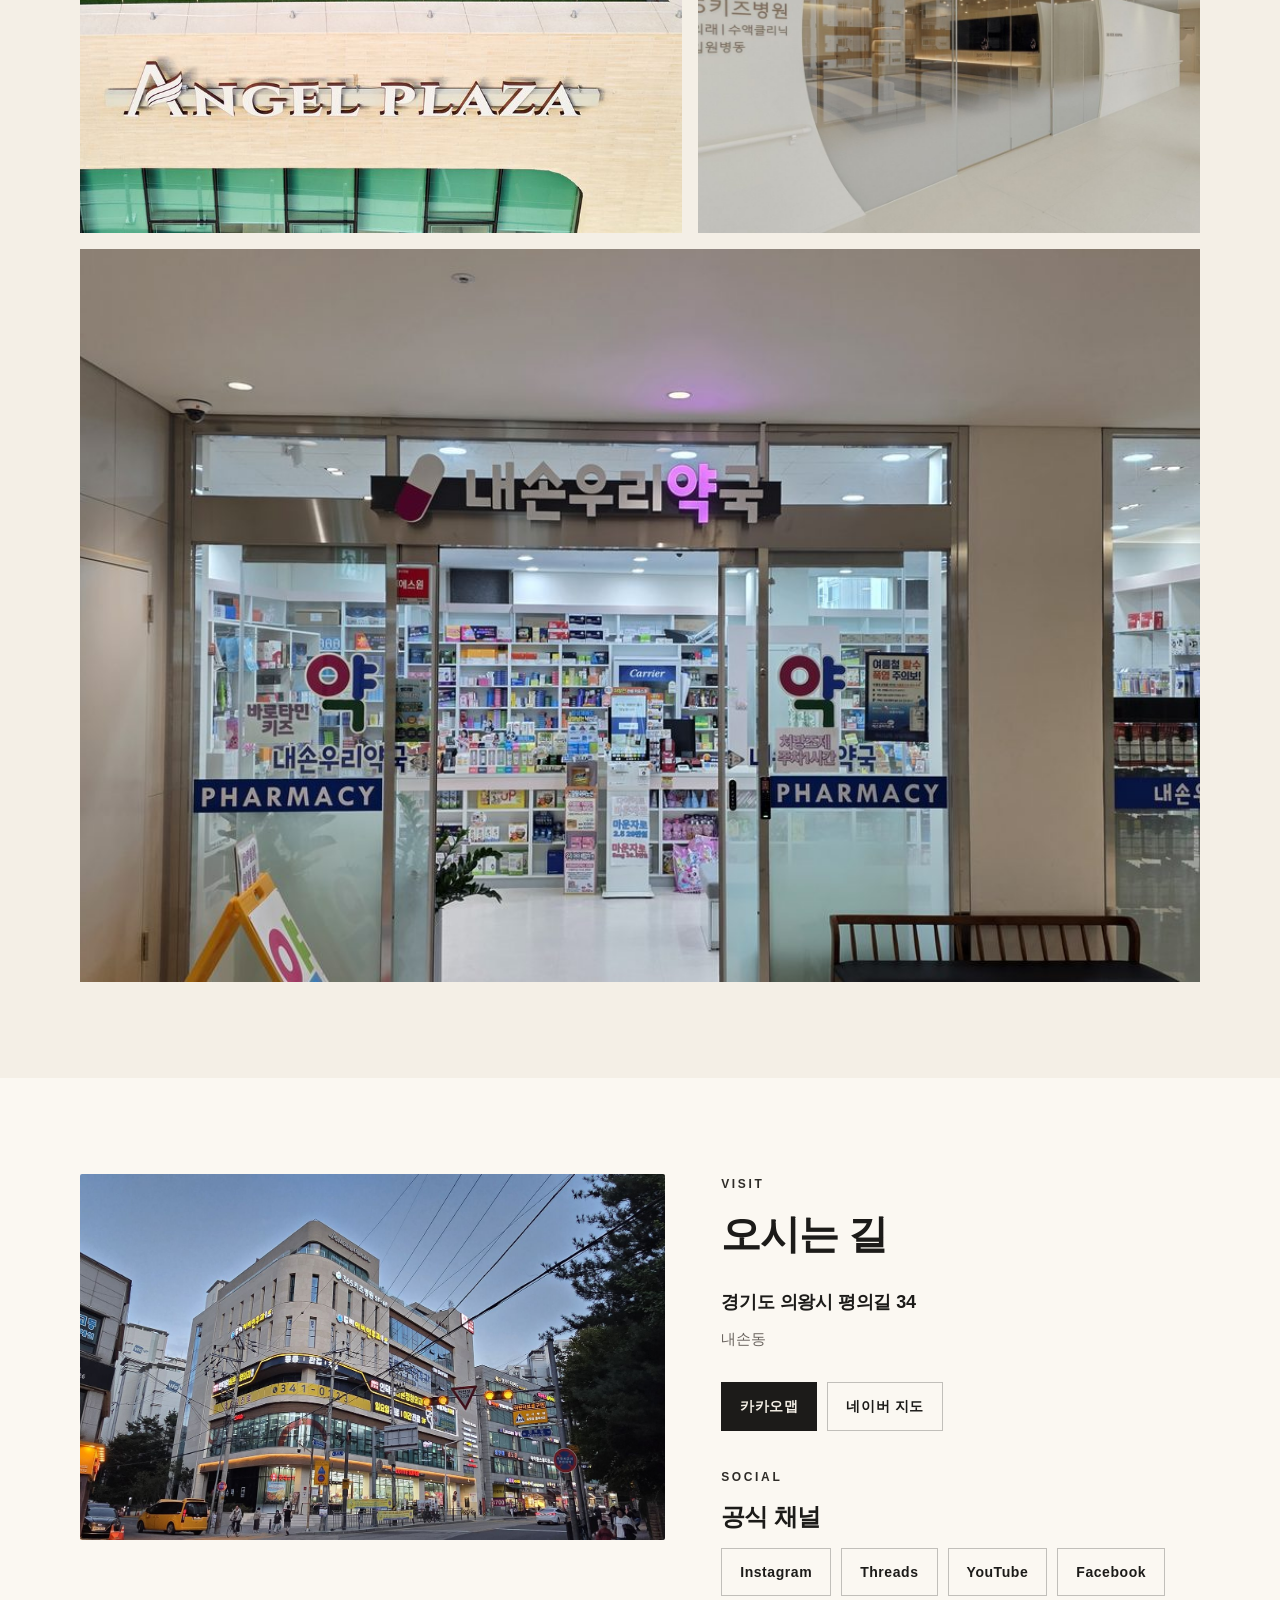
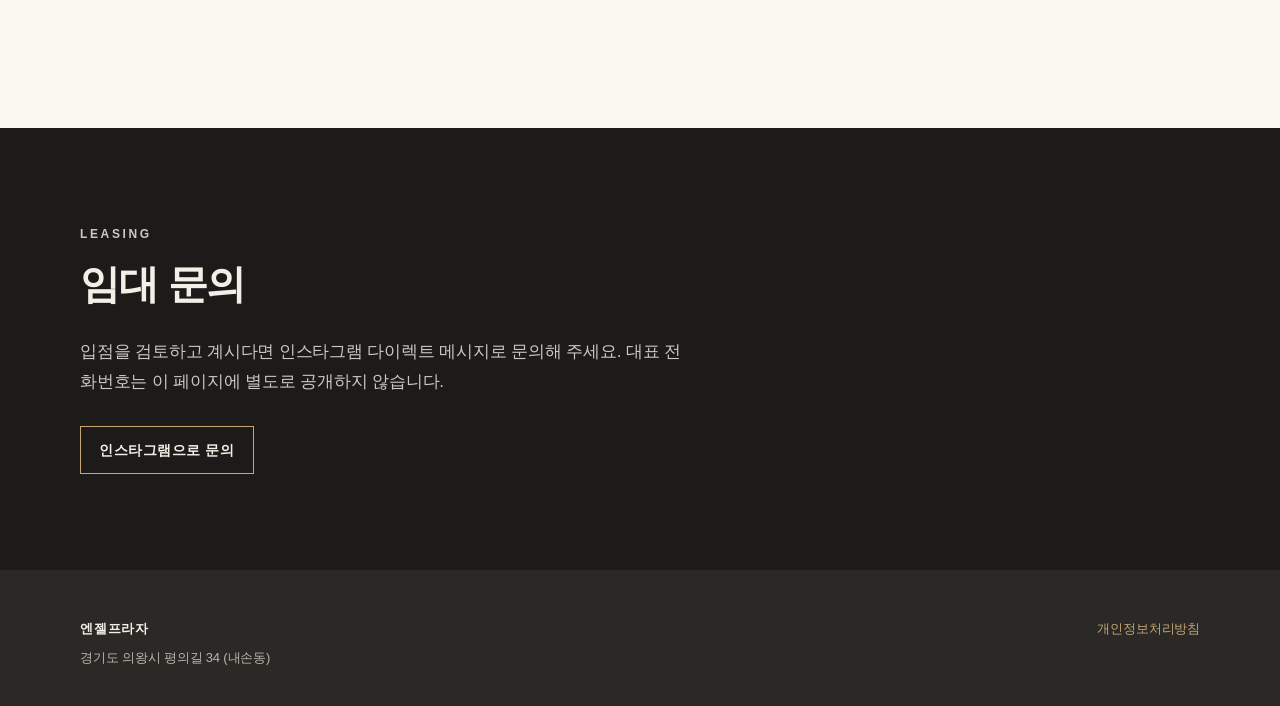
==== commit f531f620: "Restore embedded photos" ====
--- a/index.html
+++ b/index.html
@@ -14,8 +14,8 @@
   <meta property="og:url" content="https://angelplaza-uiwang.github.io/">
   <meta property="og:image" content="https://angelplaza-uiwang.github.io/images/og.jpg">
   <meta name="twitter:card" content="summary_large_image">
-  <link rel="icon" href="images/favicon.png" type="image/png">
-  <link rel="apple-touch-icon" href="images/apple-touch-icon.png">
+  <link rel="icon" href="[data-uri]" type="image/png">
+  <link rel="apple-touch-icon" href="[data-uri]">
   <link rel="stylesheet" href="styles.css">
 </head>
 <body>
@@ -24,7 +24,7 @@
   <header class="site-header">
     <div class="header-inner">
       <a class="brand" href="#top">
-        <img src="images/logo.png" alt="ANGEL PLAZA">
+        <img src="[data-uri]" alt="ANGEL PLAZA">
         <span class="brand-ko">엔젤프라자</span>
       </a>
       <button class="menu-btn" type="button" aria-label="메뉴 열기" aria-expanded="false" aria-controls="site-nav">
@@ -42,7 +42,7 @@
   <main id="content">
     <section class="hero" id="top">
       <div class="hero-media">
-        <img src="images/hero.jpg" alt="의왕시 평의길 34 엔젤프라자 외관. 1층 롯데슈퍼와 상부 병의원 간판이 보인다." width="1920" height="992">
+        <img src="[data-uri]